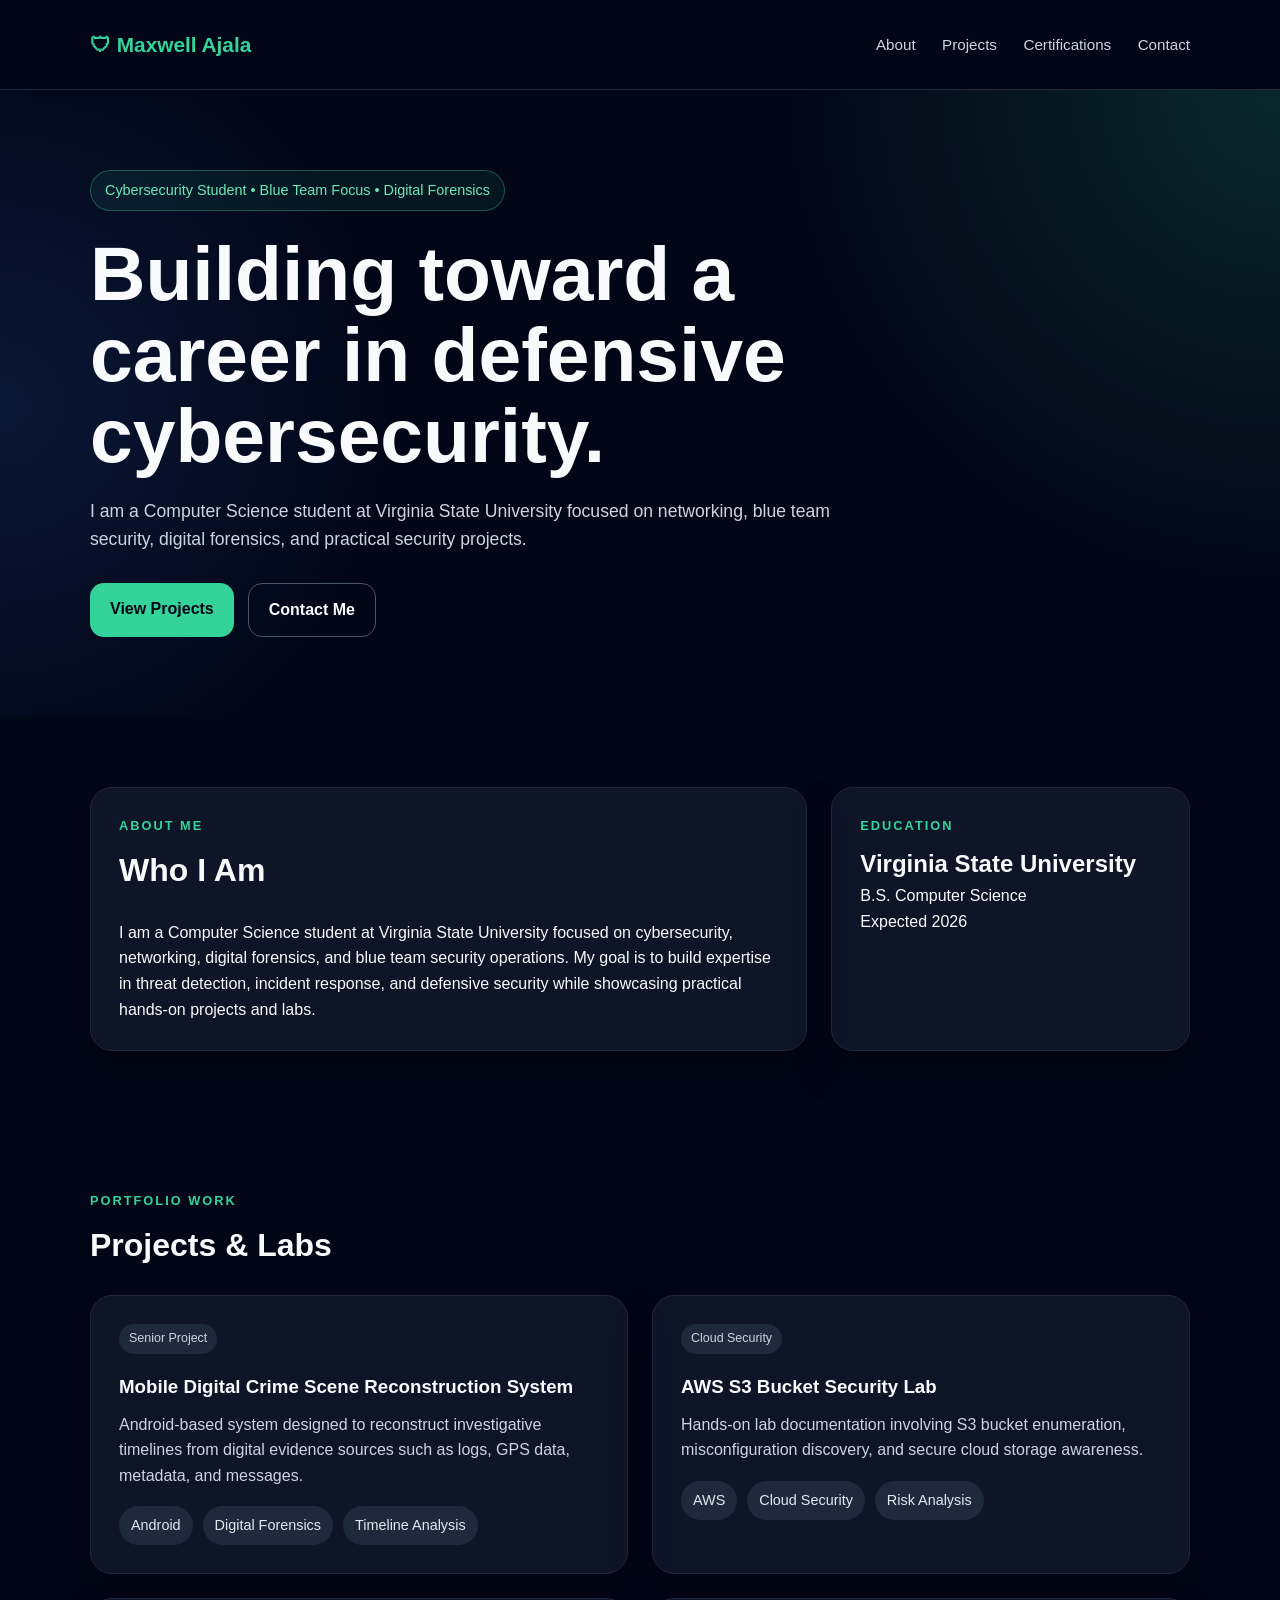
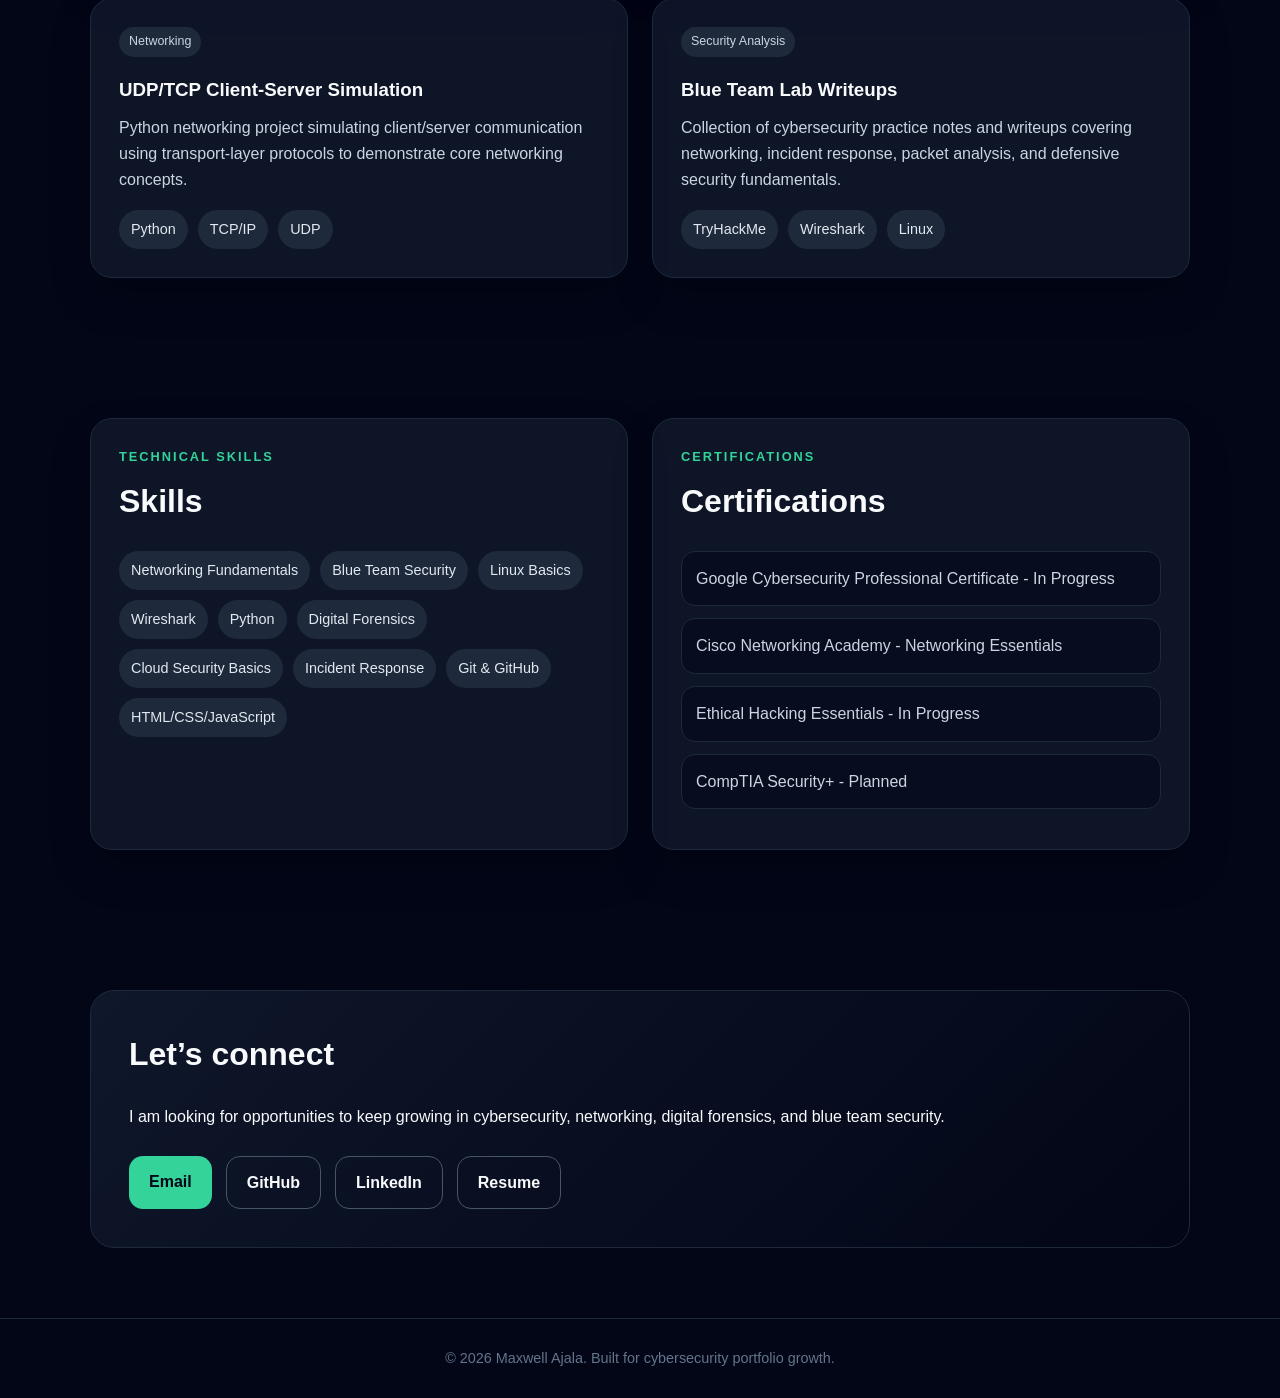
==== index.html @ 07e9c33a "Add files via upload" ====
<!DOCTYPE html>
<html lang="en">
<head>
  <meta charset="UTF-8" />
  <meta name="viewport" content="width=device-width, initial-scale=1.0" />
  <title>Maxwell Ajala | Cybersecurity Portfolio</title>
  <style>
    * {
      margin: 0;
      padding: 0;
      box-sizing: border-box;
    }

    body {
      font-family: Arial, Helvetica, sans-serif;
      background: #020617;
      color: #f8fafc;
      line-height: 1.6;
    }

    a {
      color: inherit;
      text-decoration: none;
    }

    .container {
      width: 90%;
      max-width: 1100px;
      margin: auto;
    }

    header {
      padding: 28px 0;
      border-bottom: 1px solid #1e293b;
    }

    nav {
      display: flex;
      justify-content: space-between;
      align-items: center;
    }

    .logo {
      font-size: 1.3rem;
      font-weight: bold;
      color: #34d399;
    }

    .nav-links a {
      margin-left: 22px;
      color: #cbd5e1;
      font-size: 0.95rem;
    }

    .nav-links a:hover {
      color: #34d399;
    }

    .hero {
      padding: 80px 0;
      background: radial-gradient(circle at top right, rgba(52, 211, 153, 0.16), transparent 35%),
                  radial-gradient(circle at left, rgba(59, 130, 246, 0.14), transparent 30%);
    }

    .badge {
      display: inline-block;
      padding: 8px 14px;
      border: 1px solid rgba(52, 211, 153, 0.35);
      background: rgba(52, 211, 153, 0.08);
      color: #6ee7b7;
      border-radius: 999px;
      margin-bottom: 22px;
      font-size: 0.9rem;
    }

    h1 {
      max-width: 850px;
      font-size: clamp(2.4rem, 6vw, 4.8rem);
      line-height: 1.05;
      margin-bottom: 22px;
    }

    .hero p {
      max-width: 760px;
      font-size: 1.1rem;
      color: #cbd5e1;
      margin-bottom: 30px;
    }

    .buttons {
      display: flex;
      flex-wrap: wrap;
      gap: 14px;
    }

    .btn {
      display: inline-block;
      padding: 13px 20px;
      border-radius: 14px;
      font-weight: bold;
      transition: 0.2s;
    }

    .btn-primary {
      background: #34d399;
      color: #020617;
    }

    .btn-primary:hover {
      background: #6ee7b7;
    }

    .btn-outline {
      border: 1px solid #475569;
      color: #f8fafc;
    }

    .btn-outline:hover {
      background: #1e293b;
    }

    section {
      padding: 70px 0;
    }

    .section-title {
      font-size: 2rem;
      margin-bottom: 24px;
    }

    .section-subtitle {
      color: #34d399;
      text-transform: uppercase;
      letter-spacing: 2px;
      font-size: 0.8rem;
      font-weight: bold;
      margin-bottom: 8px;
    }

    .card {
      background: rgba(15, 23, 42, 0.9);
      border: 1px solid #1e293b;
      border-radius: 22px;
      padding: 28px;
      box-shadow: 0 20px 40px rgba(0, 0, 0, 0.22);
    }

    .grid-2 {
      display: grid;
      grid-template-columns: repeat(2, 1fr);
      gap: 24px;
    }

    .grid-3 {
      display: grid;
      grid-template-columns: 2fr 1fr;
      gap: 24px;
    }

    .project-card h3 {
      margin-bottom: 10px;
      color: #f8fafc;
    }

    .project-card p {
      color: #cbd5e1;
      margin-bottom: 18px;
    }

    .tag {
      display: inline-block;
      background: #1e293b;
      color: #cbd5e1;
      padding: 5px 10px;
      border-radius: 999px;
      font-size: 0.78rem;
      margin-bottom: 18px;
    }

    .skills {
      display: flex;
      flex-wrap: wrap;
      gap: 10px;
    }

    .skill {
      background: #1e293b;
      color: #e2e8f0;
      padding: 8px 12px;
      border-radius: 999px;
      font-size: 0.9rem;
    }

    ul {
      list-style: none;
    }

    li {
      background: rgba(2, 6, 23, 0.55);
      border: 1px solid #1e293b;
      padding: 14px;
      border-radius: 14px;
      margin-bottom: 12px;
      color: #cbd5e1;
    }

    .contact-box {
      background: linear-gradient(135deg, #0f172a, #020617);
      border: 1px solid #1e293b;
      border-radius: 24px;
      padding: 38px;
    }

    footer {
      border-top: 1px solid #1e293b;
      padding: 28px 0;
      text-align: center;
      color: #64748b;
      font-size: 0.9rem;
    }

    @media (max-width: 800px) {
      .grid-2, .grid-3 {
        grid-template-columns: 1fr;
      }

      nav {
        flex-direction: column;
        gap: 14px;
      }

      .nav-links a {
        margin: 0 8px;
      }
    }
  </style>
</head>
<body>
  <header>
    <div class="container">
      <nav>
        <div class="logo">🛡 Maxwell Ajala</div>
        <div class="nav-links">
          <a href="#about">About</a>
          <a href="#projects">Projects</a>
          <a href="#certs">Certifications</a>
          <a href="#contact">Contact</a>
        </div>
      </nav>
    </div>
  </header>

  <main>
    <section class="hero">
      <div class="container">
        <span class="badge">Cybersecurity Student • Blue Team Focus • Digital Forensics</span>
        <h1>Building toward a career in defensive cybersecurity.</h1>
        <p>
          I am a Computer Science student at Virginia State University focused on networking,
          blue team security, digital forensics, and practical security projects.
        </p>
        <div class="buttons">
          <a class="btn btn-primary" href="#projects">View Projects</a>
          <a class="btn btn-outline" href="#contact">Contact Me</a>
        </div>
      </div>
    </section>

    <section id="about">
      <div class="container grid-3">
        <div class="card">
          <p class="section-subtitle">About Me</p>
          <h2 class="section-title">Who I Am</h2>
          <p>
            I am a Computer Science student at Virginia State University focused on cybersecurity, networking, digital forensics, and blue team security operations. My goal is to build expertise in threat detection, incident response, and defensive security while showcasing practical hands-on projects and labs.
          </p>
        </div>
        <div class="card">
          <p class="section-subtitle">Education</p>
          <h2>Virginia State University</h2>
          <p>B.S. Computer Science</p>
          <p>Expected 2026</p>
        </div>
      </div>
    </section>

    <section id="projects">
      <div class="container">
        <p class="section-subtitle">Portfolio Work</p>
        <h2 class="section-title">Projects & Labs</h2>
        <div class="grid-2">
          <div class="card project-card">
            <span class="tag">Senior Project</span>
            <h3>Mobile Digital Crime Scene Reconstruction System</h3>
            <p>
              Android-based system designed to reconstruct investigative timelines from digital evidence
              sources such as logs, GPS data, metadata, and messages.
            </p>
            <div class="skills">
              <span class="skill">Android</span>
              <span class="skill">Digital Forensics</span>
              <span class="skill">Timeline Analysis</span>
            </div>
          </div>

          <div class="card project-card">
            <span class="tag">Cloud Security</span>
            <h3>AWS S3 Bucket Security Lab</h3>
            <p>
              Hands-on lab documentation involving S3 bucket enumeration, misconfiguration discovery,
              and secure cloud storage awareness.
            </p>
            <div class="skills">
              <span class="skill">AWS</span>
              <span class="skill">Cloud Security</span>
              <span class="skill">Risk Analysis</span>
            </div>
          </div>

          <div class="card project-card">
            <span class="tag">Networking</span>
            <h3>UDP/TCP Client-Server Simulation</h3>
            <p>
              Python networking project simulating client/server communication using transport-layer
              protocols to demonstrate core networking concepts.
            </p>
            <div class="skills">
              <span class="skill">Python</span>
              <span class="skill">TCP/IP</span>
              <span class="skill">UDP</span>
            </div>
          </div>

          <div class="card project-card">
            <span class="tag">Security Analysis</span>
            <h3>Blue Team Lab Writeups</h3>
            <p>
              Collection of cybersecurity practice notes and writeups covering networking, incident response,
              packet analysis, and defensive security fundamentals.
            </p>
            <div class="skills">
              <span class="skill">TryHackMe</span>
              <span class="skill">Wireshark</span>
              <span class="skill">Linux</span>
            </div>
          </div>
        </div>
      </div>
    </section>

    <section>
      <div class="container grid-2">
        <div class="card">
          <p class="section-subtitle">Technical Skills</p>
          <h2 class="section-title">Skills</h2>
          <div class="skills">
            <span class="skill">Networking Fundamentals</span>
            <span class="skill">Blue Team Security</span>
            <span class="skill">Linux Basics</span>
            <span class="skill">Wireshark</span>
            <span class="skill">Python</span>
            <span class="skill">Digital Forensics</span>
            <span class="skill">Cloud Security Basics</span>
            <span class="skill">Incident Response</span>
            <span class="skill">Git & GitHub</span>
            <span class="skill">HTML/CSS/JavaScript</span>
          </div>
        </div>

        <div id="certs" class="card">
          <p class="section-subtitle">Certifications</p>
          <h2 class="section-title">Certifications</h2>
          <ul>
            <li>Google Cybersecurity Professional Certificate - In Progress</li>
            <li>Cisco Networking Academy - Networking Essentials</li>
            <li>Ethical Hacking Essentials - In Progress</li>
            <li>CompTIA Security+ - Planned</li>
          </ul>
        </div>
      </div>
    </section>

    <section id="contact">
      <div class="container">
        <div class="contact-box">
          <h2 class="section-title">Let’s connect</h2>
          <p>
            I am looking for opportunities to keep growing in cybersecurity, networking,
            digital forensics, and blue team security.
          </p>
          <br />
          <div class="buttons">
            <a class="btn btn-primary" href="mailto:Maxajsec99@gmail.com">Email</a>
            <a class="btn btn-outline" href="https://github.com/Maximust1st">GitHub</a>
            <a class="btn btn-outline" href="https://www.linkedin.com/in/maxwell-ajala-5595a1385/">LinkedIn</a>
            <a class="btn btn-outline" href="#">Resume</a>
          </div>
        </div>
      </div>
    </section>
  </main>

  <footer>
    <div class="container">
      © 2026 Maxwell Ajala. Built for cybersecurity portfolio growth.
    </div>
  </footer>
</body>
</html>
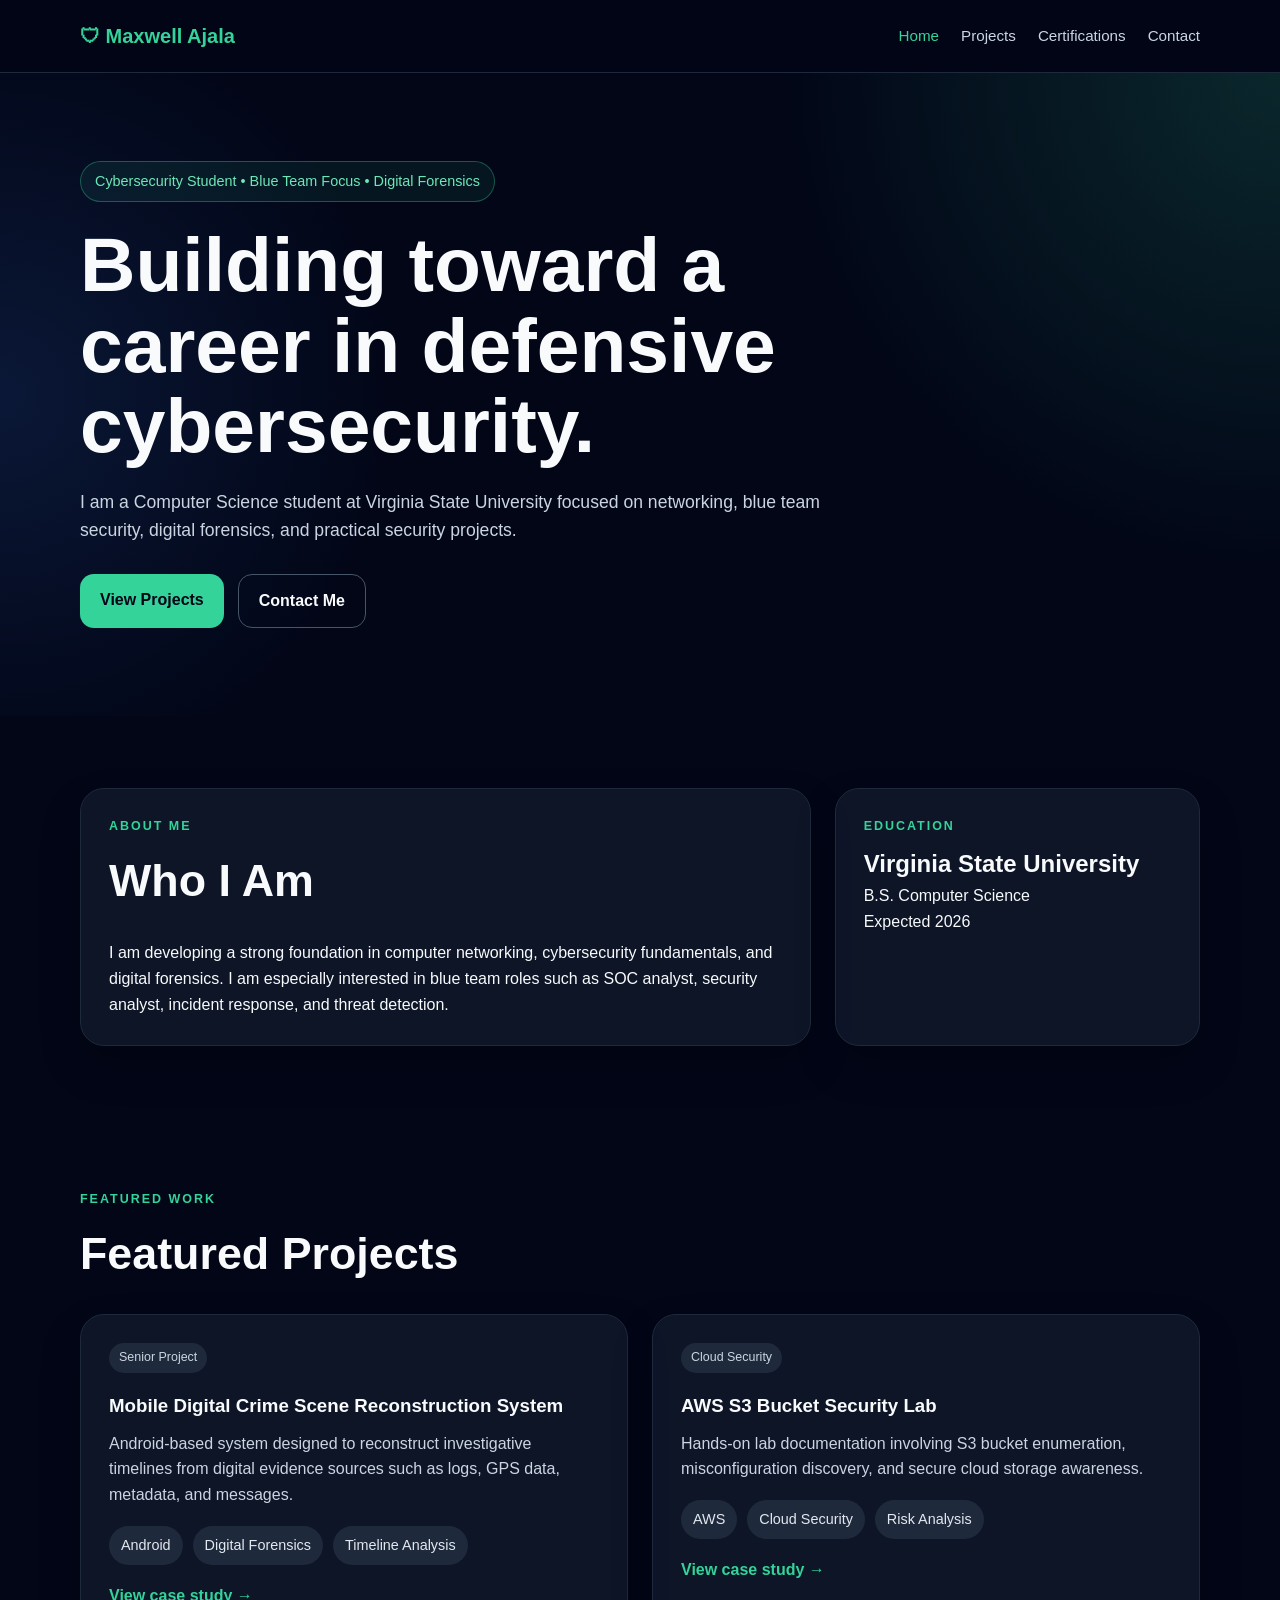
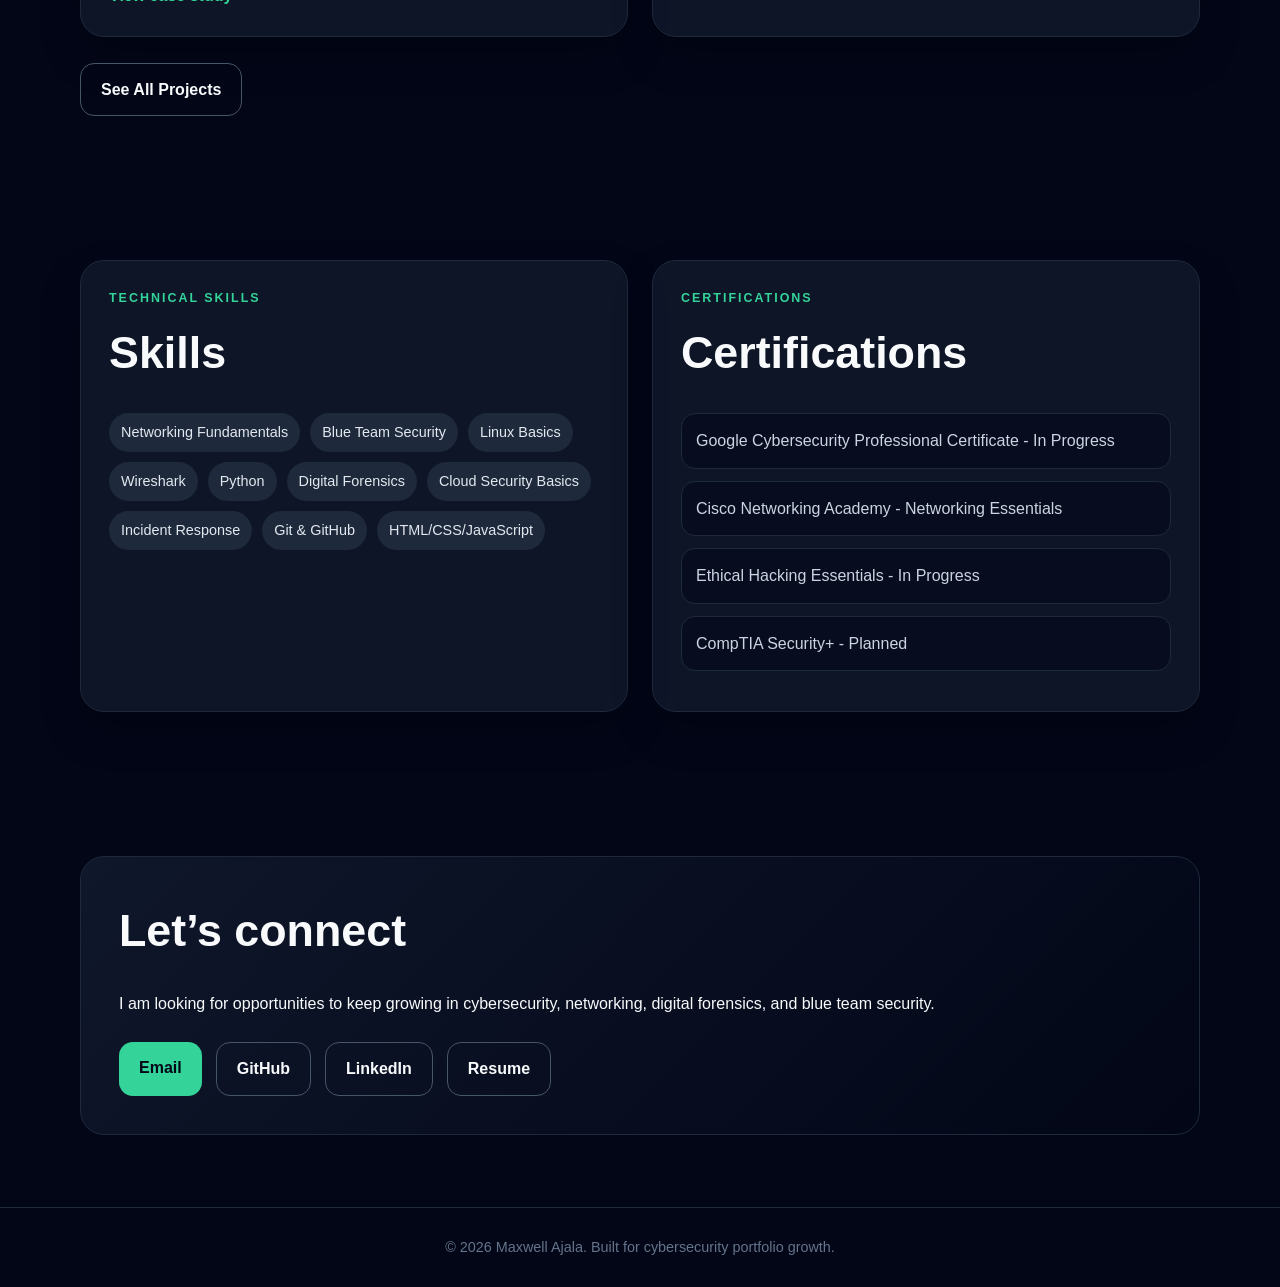
==== commit 7fa38af5: "Add files via upload" ====
--- a/index.html
+++ b/index.html
@@ -1,409 +1,156 @@
-<!DOCTYPE html>
-<html lang="en">
-<head>
-  <meta charset="UTF-8" />
-  <meta name="viewport" content="width=device-width, initial-scale=1.0" />
-  <title>Maxwell Ajala | Cybersecurity Portfolio</title>
-  <style>
-    * {
-      margin: 0;
-      padding: 0;
-      box-sizing: border-box;
-    }
-
-    body {
-      font-family: Arial, Helvetica, sans-serif;
-      background: #020617;
-      color: #f8fafc;
-      line-height: 1.6;
-    }
-
-    a {
-      color: inherit;
-      text-decoration: none;
-    }
-
-    .container {
-      width: 90%;
-      max-width: 1100px;
-      margin: auto;
-    }
-
-    header {
-      padding: 28px 0;
-      border-bottom: 1px solid #1e293b;
-    }
-
-    nav {
-      display: flex;
-      justify-content: space-between;
-      align-items: center;
-    }
-
-    .logo {
-      font-size: 1.3rem;
-      font-weight: bold;
-      color: #34d399;
-    }
-
-    .nav-links a {
-      margin-left: 22px;
-      color: #cbd5e1;
-      font-size: 0.95rem;
-    }
-
-    .nav-links a:hover {
-      color: #34d399;
-    }
-
-    .hero {
-      padding: 80px 0;
-      background: radial-gradient(circle at top right, rgba(52, 211, 153, 0.16), transparent 35%),
-                  radial-gradient(circle at left, rgba(59, 130, 246, 0.14), transparent 30%);
-    }
-
-    .badge {
-      display: inline-block;
-      padding: 8px 14px;
-      border: 1px solid rgba(52, 211, 153, 0.35);
-      background: rgba(52, 211, 153, 0.08);
-      color: #6ee7b7;
-      border-radius: 999px;
-      margin-bottom: 22px;
-      font-size: 0.9rem;
-    }
-
-    h1 {
-      max-width: 850px;
-      font-size: clamp(2.4rem, 6vw, 4.8rem);
-      line-height: 1.05;
-      margin-bottom: 22px;
-    }
-
-    .hero p {
-      max-width: 760px;
-      font-size: 1.1rem;
-      color: #cbd5e1;
-      margin-bottom: 30px;
-    }
-
-    .buttons {
-      display: flex;
-      flex-wrap: wrap;
-      gap: 14px;
-    }
-
-    .btn {
-      display: inline-block;
-      padding: 13px 20px;
-      border-radius: 14px;
-      font-weight: bold;
-      transition: 0.2s;
-    }
-
-    .btn-primary {
-      background: #34d399;
-      color: #020617;
-    }
-
-    .btn-primary:hover {
-      background: #6ee7b7;
-    }
-
-    .btn-outline {
-      border: 1px solid #475569;
-      color: #f8fafc;
-    }
-
-    .btn-outline:hover {
-      background: #1e293b;
-    }
-
-    section {
-      padding: 70px 0;
-    }
-
-    .section-title {
-      font-size: 2rem;
-      margin-bottom: 24px;
-    }
-
-    .section-subtitle {
-      color: #34d399;
-      text-transform: uppercase;
-      letter-spacing: 2px;
-      font-size: 0.8rem;
-      font-weight: bold;
-      margin-bottom: 8px;
-    }
-
-    .card {
-      background: rgba(15, 23, 42, 0.9);
-      border: 1px solid #1e293b;
-      border-radius: 22px;
-      padding: 28px;
-      box-shadow: 0 20px 40px rgba(0, 0, 0, 0.22);
-    }
-
-    .grid-2 {
-      display: grid;
-      grid-template-columns: repeat(2, 1fr);
-      gap: 24px;
-    }
-
-    .grid-3 {
-      display: grid;
-      grid-template-columns: 2fr 1fr;
-      gap: 24px;
-    }
-
-    .project-card h3 {
-      margin-bottom: 10px;
-      color: #f8fafc;
-    }
-
-    .project-card p {
-      color: #cbd5e1;
-      margin-bottom: 18px;
-    }
-
-    .tag {
-      display: inline-block;
-      background: #1e293b;
-      color: #cbd5e1;
-      padding: 5px 10px;
-      border-radius: 999px;
-      font-size: 0.78rem;
-      margin-bottom: 18px;
-    }
-
-    .skills {
-      display: flex;
-      flex-wrap: wrap;
-      gap: 10px;
-    }
-
-    .skill {
-      background: #1e293b;
-      color: #e2e8f0;
-      padding: 8px 12px;
-      border-radius: 999px;
-      font-size: 0.9rem;
-    }
-
-    ul {
-      list-style: none;
-    }
-
-    li {
-      background: rgba(2, 6, 23, 0.55);
-      border: 1px solid #1e293b;
-      padding: 14px;
-      border-radius: 14px;
-      margin-bottom: 12px;
-      color: #cbd5e1;
-    }
-
-    .contact-box {
-      background: linear-gradient(135deg, #0f172a, #020617);
-      border: 1px solid #1e293b;
-      border-radius: 24px;
-      padding: 38px;
-    }
-
-    footer {
-      border-top: 1px solid #1e293b;
-      padding: 28px 0;
-      text-align: center;
-      color: #64748b;
-      font-size: 0.9rem;
-    }
-
-    @media (max-width: 800px) {
-      .grid-2, .grid-3 {
-        grid-template-columns: 1fr;
-      }
-
-      nav {
-        flex-direction: column;
-        gap: 14px;
-      }
-
-      .nav-links a {
-        margin: 0 8px;
-      }
-    }
-  </style>
-</head>
-<body>
-  <header>
-    <div class="container">
-      <nav>
-        <div class="logo">🛡 Maxwell Ajala</div>
-        <div class="nav-links">
-          <a href="#about">About</a>
-          <a href="#projects">Projects</a>
-          <a href="#certs">Certifications</a>
-          <a href="#contact">Contact</a>
-        </div>
-      </nav>
-    </div>
-  </header>
-
-  <main>
-    <section class="hero">
-      <div class="container">
-        <span class="badge">Cybersecurity Student • Blue Team Focus • Digital Forensics</span>
-        <h1>Building toward a career in defensive cybersecurity.</h1>
-        <p>
-          I am a Computer Science student at Virginia State University focused on networking,
-          blue team security, digital forensics, and practical security projects.
-        </p>
-        <div class="buttons">
-          <a class="btn btn-primary" href="#projects">View Projects</a>
-          <a class="btn btn-outline" href="#contact">Contact Me</a>
-        </div>
-      </div>
-    </section>
-
-    <section id="about">
-      <div class="container grid-3">
-        <div class="card">
-          <p class="section-subtitle">About Me</p>
-          <h2 class="section-title">Who I Am</h2>
-          <p>
-            I am a Computer Science student at Virginia State University focused on cybersecurity, networking, digital forensics, and blue team security operations. My goal is to build expertise in threat detection, incident response, and defensive security while showcasing practical hands-on projects and labs.
-          </p>
-        </div>
-        <div class="card">
-          <p class="section-subtitle">Education</p>
-          <h2>Virginia State University</h2>
-          <p>B.S. Computer Science</p>
-          <p>Expected 2026</p>
-        </div>
-      </div>
-    </section>
-
-    <section id="projects">
-      <div class="container">
-        <p class="section-subtitle">Portfolio Work</p>
-        <h2 class="section-title">Projects & Labs</h2>
-        <div class="grid-2">
-          <div class="card project-card">
-            <span class="tag">Senior Project</span>
-            <h3>Mobile Digital Crime Scene Reconstruction System</h3>
-            <p>
-              Android-based system designed to reconstruct investigative timelines from digital evidence
-              sources such as logs, GPS data, metadata, and messages.
-            </p>
-            <div class="skills">
-              <span class="skill">Android</span>
-              <span class="skill">Digital Forensics</span>
-              <span class="skill">Timeline Analysis</span>
-            </div>
-          </div>
-
-          <div class="card project-card">
-            <span class="tag">Cloud Security</span>
-            <h3>AWS S3 Bucket Security Lab</h3>
-            <p>
-              Hands-on lab documentation involving S3 bucket enumeration, misconfiguration discovery,
-              and secure cloud storage awareness.
-            </p>
-            <div class="skills">
-              <span class="skill">AWS</span>
-              <span class="skill">Cloud Security</span>
-              <span class="skill">Risk Analysis</span>
-            </div>
-          </div>
-
-          <div class="card project-card">
-            <span class="tag">Networking</span>
-            <h3>UDP/TCP Client-Server Simulation</h3>
-            <p>
-              Python networking project simulating client/server communication using transport-layer
-              protocols to demonstrate core networking concepts.
-            </p>
-            <div class="skills">
-              <span class="skill">Python</span>
-              <span class="skill">TCP/IP</span>
-              <span class="skill">UDP</span>
-            </div>
-          </div>
-
-          <div class="card project-card">
-            <span class="tag">Security Analysis</span>
-            <h3>Blue Team Lab Writeups</h3>
-            <p>
-              Collection of cybersecurity practice notes and writeups covering networking, incident response,
-              packet analysis, and defensive security fundamentals.
-            </p>
-            <div class="skills">
-              <span class="skill">TryHackMe</span>
-              <span class="skill">Wireshark</span>
-              <span class="skill">Linux</span>
-            </div>
-          </div>
-        </div>
-      </div>
-    </section>
-
-    <section>
-      <div class="container grid-2">
-        <div class="card">
-          <p class="section-subtitle">Technical Skills</p>
-          <h2 class="section-title">Skills</h2>
-          <div class="skills">
-            <span class="skill">Networking Fundamentals</span>
-            <span class="skill">Blue Team Security</span>
-            <span class="skill">Linux Basics</span>
-            <span class="skill">Wireshark</span>
-            <span class="skill">Python</span>
-            <span class="skill">Digital Forensics</span>
-            <span class="skill">Cloud Security Basics</span>
-            <span class="skill">Incident Response</span>
-            <span class="skill">Git & GitHub</span>
-            <span class="skill">HTML/CSS/JavaScript</span>
-          </div>
-        </div>
-
-        <div id="certs" class="card">
-          <p class="section-subtitle">Certifications</p>
-          <h2 class="section-title">Certifications</h2>
-          <ul>
-            <li>Google Cybersecurity Professional Certificate - In Progress</li>
-            <li>Cisco Networking Academy - Networking Essentials</li>
-            <li>Ethical Hacking Essentials - In Progress</li>
-            <li>CompTIA Security+ - Planned</li>
-          </ul>
-        </div>
-      </div>
-    </section>
-
-    <section id="contact">
-      <div class="container">
-        <div class="contact-box">
-          <h2 class="section-title">Let’s connect</h2>
-          <p>
-            I am looking for opportunities to keep growing in cybersecurity, networking,
-            digital forensics, and blue team security.
-          </p>
-          <br />
-          <div class="buttons">
-            <a class="btn btn-primary" href="mailto:Maxajsec99@gmail.com">Email</a>
-            <a class="btn btn-outline" href="https://github.com/Maximust1st">GitHub</a>
-            <a class="btn btn-outline" href="https://www.linkedin.com/in/maxwell-ajala-5595a1385/">LinkedIn</a>
-            <a class="btn btn-outline" href="#">Resume</a>
-          </div>
-        </div>
-      </div>
-    </section>
-  </main>
-
-  <footer>
-    <div class="container">
-      © 2026 Maxwell Ajala. Built for cybersecurity portfolio growth.
-    </div>
-  </footer>
-</body>
-</html>
+<!DOCTYPE html>
+<html lang="en">
+<head>
+  <meta charset="UTF-8" />
+  <meta name="viewport" content="width=device-width, initial-scale=1.0" />
+  <title>Maxwell Ajala | Cybersecurity Portfolio</title>
+  <link rel="stylesheet" href="assets/css/style.css" />
+</head>
+<body>
+  <header>
+    <div class="container">
+      <nav>
+        <a class="logo" href="index.html">🛡 Maxwell Ajala</a>
+        <div class="nav-links">
+          <a class="active" href="index.html">Home</a>
+          <a href="projects.html">Projects</a>
+          <a href="#certs">Certifications</a>
+          <a href="#contact">Contact</a>
+        </div>
+      </nav>
+    </div>
+  </header>
+
+  <main>
+    <section class="hero">
+      <div class="container">
+        <span class="badge">Cybersecurity Student • Blue Team Focus • Digital Forensics</span>
+        <h1>Building toward a career in defensive cybersecurity.</h1>
+        <p>
+          I am a Computer Science student at Virginia State University focused on networking,
+          blue team security, digital forensics, and practical security projects.
+        </p>
+        <div class="buttons">
+          <a class="btn btn-primary" href="projects.html">View Projects</a>
+          <a class="btn btn-outline" href="#contact">Contact Me</a>
+        </div>
+      </div>
+    </section>
+
+    <section id="about">
+      <div class="container grid-3">
+        <div class="card">
+          <p class="section-subtitle">About Me</p>
+          <h2 class="section-title">Who I Am</h2>
+          <p>
+            I am developing a strong foundation in computer networking, cybersecurity fundamentals,
+            and digital forensics. I am especially interested in blue team roles such as SOC analyst,
+            security analyst, incident response, and threat detection.
+          </p>
+        </div>
+        <div class="card">
+          <p class="section-subtitle">Education</p>
+          <h2>Virginia State University</h2>
+          <p>B.S. Computer Science</p>
+          <p>Expected 2026</p>
+        </div>
+      </div>
+    </section>
+
+    <section>
+      <div class="container">
+        <p class="section-subtitle">Featured Work</p>
+        <h2 class="section-title">Featured Projects</h2>
+        <div class="grid-2">
+          <div class="card project-card">
+            <span class="tag">Senior Project</span>
+            <h3>Mobile Digital Crime Scene Reconstruction System</h3>
+            <p>
+              Android-based system designed to reconstruct investigative timelines from digital evidence
+              sources such as logs, GPS data, metadata, and messages.
+            </p>
+            <div class="skills">
+              <span class="skill">Android</span>
+              <span class="skill">Digital Forensics</span>
+              <span class="skill">Timeline Analysis</span>
+            </div>
+            <a class="project-link" href="projects/evindex.html">View case study →</a>
+          </div>
+
+          <div class="card project-card">
+            <span class="tag">Cloud Security</span>
+            <h3>AWS S3 Bucket Security Lab</h3>
+            <p>
+              Hands-on lab documentation involving S3 bucket enumeration, misconfiguration discovery,
+              and secure cloud storage awareness.
+            </p>
+            <div class="skills">
+              <span class="skill">AWS</span>
+              <span class="skill">Cloud Security</span>
+              <span class="skill">Risk Analysis</span>
+            </div>
+            <a class="project-link" href="projects/aws-s3-security.html">View case study →</a>
+          </div>
+        </div>
+        <br />
+        <a class="btn btn-outline" href="projects.html">See All Projects</a>
+      </div>
+    </section>
+
+    <section>
+      <div class="container grid-2">
+        <div class="card">
+          <p class="section-subtitle">Technical Skills</p>
+          <h2 class="section-title">Skills</h2>
+          <div class="skills">
+            <span class="skill">Networking Fundamentals</span>
+            <span class="skill">Blue Team Security</span>
+            <span class="skill">Linux Basics</span>
+            <span class="skill">Wireshark</span>
+            <span class="skill">Python</span>
+            <span class="skill">Digital Forensics</span>
+            <span class="skill">Cloud Security Basics</span>
+            <span class="skill">Incident Response</span>
+            <span class="skill">Git & GitHub</span>
+            <span class="skill">HTML/CSS/JavaScript</span>
+          </div>
+        </div>
+
+        <div id="certs" class="card">
+          <p class="section-subtitle">Certifications</p>
+          <h2 class="section-title">Certifications</h2>
+          <ul class="clean-list">
+            <li>Google Cybersecurity Professional Certificate - In Progress</li>
+            <li>Cisco Networking Academy - Networking Essentials</li>
+            <li>Ethical Hacking Essentials - In Progress</li>
+            <li>CompTIA Security+ - Planned</li>
+          </ul>
+        </div>
+      </div>
+    </section>
+
+    <section id="contact">
+      <div class="container">
+        <div class="contact-box">
+          <h2 class="section-title">Let’s connect</h2>
+          <p>
+            I am looking for opportunities to keep growing in cybersecurity, networking,
+            digital forensics, and blue team security.
+          </p>
+          <br />
+          <div class="buttons">
+            <a class="btn btn-primary" href="mailto:maxajsec99@gmail.com">Email</a>
+            <a class="btn btn-outline" href="https://github.com/Maximust1st">GitHub</a>
+            <a class="btn btn-outline" href="https://www.linkedin.com/in/maxwell-ajala-5595a1385/">LinkedIn</a>
+            <a class="btn btn-outline" href="assets/files/resume.pdf">Resume</a>
+          </div>
+        </div>
+      </div>
+    </section>
+  </main>
+
+  <footer>
+    <div class="container">© 2026 Maxwell Ajala. Built for cybersecurity portfolio growth.</div>
+  </footer>
+</body>
+</html>
--- a/assets/css/style.css
+++ b/assets/css/style.css
@@ -0,0 +1,338 @@
+* {
+  margin: 0;
+  padding: 0;
+  box-sizing: border-box;
+}
+
+:root {
+  --bg: #020617;
+  --panel: #0f172a;
+  --panel-2: #111827;
+  --border: #1e293b;
+  --text: #f8fafc;
+  --muted: #cbd5e1;
+  --muted-2: #94a3b8;
+  --accent: #34d399;
+  --accent-2: #6ee7b7;
+  --blue: #60a5fa;
+}
+
+html {
+  scroll-behavior: smooth;
+}
+
+body {
+  font-family: Arial, Helvetica, sans-serif;
+  background: var(--bg);
+  color: var(--text);
+  line-height: 1.6;
+}
+
+a {
+  color: inherit;
+  text-decoration: none;
+}
+
+img, video, iframe {
+  max-width: 100%;
+  border-radius: 18px;
+}
+
+.container {
+  width: 90%;
+  max-width: 1120px;
+  margin: auto;
+}
+
+header {
+  position: sticky;
+  top: 0;
+  z-index: 100;
+  background: rgba(2, 6, 23, 0.88);
+  backdrop-filter: blur(12px);
+  border-bottom: 1px solid var(--border);
+}
+
+nav {
+  min-height: 72px;
+  display: flex;
+  justify-content: space-between;
+  align-items: center;
+}
+
+.logo {
+  font-size: 1.25rem;
+  font-weight: 800;
+  color: var(--accent);
+}
+
+.nav-links {
+  display: flex;
+  gap: 22px;
+  align-items: center;
+}
+
+.nav-links a {
+  color: var(--muted);
+  font-size: 0.95rem;
+}
+
+.nav-links a:hover,
+.nav-links a.active {
+  color: var(--accent);
+}
+
+.hero {
+  padding: 88px 0;
+  background: radial-gradient(circle at top right, rgba(52, 211, 153, 0.16), transparent 35%),
+              radial-gradient(circle at left, rgba(59, 130, 246, 0.14), transparent 30%);
+}
+
+.badge {
+  display: inline-block;
+  padding: 8px 14px;
+  border: 1px solid rgba(52, 211, 153, 0.35);
+  background: rgba(52, 211, 153, 0.08);
+  color: var(--accent-2);
+  border-radius: 999px;
+  margin-bottom: 22px;
+  font-size: 0.9rem;
+}
+
+h1 {
+  max-width: 880px;
+  font-size: clamp(2.4rem, 6vw, 4.9rem);
+  line-height: 1.05;
+  margin-bottom: 22px;
+}
+
+.hero p,
+.lead {
+  max-width: 780px;
+  font-size: 1.1rem;
+  color: var(--muted);
+  margin-bottom: 30px;
+}
+
+.buttons {
+  display: flex;
+  flex-wrap: wrap;
+  gap: 14px;
+}
+
+.btn {
+  display: inline-block;
+  padding: 13px 20px;
+  border-radius: 14px;
+  font-weight: 800;
+  transition: 0.2s ease;
+}
+
+.btn-primary {
+  background: var(--accent);
+  color: var(--bg);
+}
+
+.btn-primary:hover {
+  background: var(--accent-2);
+  transform: translateY(-2px);
+}
+
+.btn-outline {
+  border: 1px solid #475569;
+  color: var(--text);
+}
+
+.btn-outline:hover {
+  background: #1e293b;
+  transform: translateY(-2px);
+}
+
+section {
+  padding: 72px 0;
+}
+
+.section-subtitle {
+  color: var(--accent);
+  text-transform: uppercase;
+  letter-spacing: 2px;
+  font-size: 0.78rem;
+  font-weight: 800;
+  margin-bottom: 8px;
+}
+
+.section-title {
+  font-size: clamp(2rem, 4vw, 2.8rem);
+  margin-bottom: 24px;
+}
+
+.card {
+  background: rgba(15, 23, 42, 0.9);
+  border: 1px solid var(--border);
+  border-radius: 24px;
+  padding: 28px;
+  box-shadow: 0 20px 40px rgba(0, 0, 0, 0.22);
+}
+
+.card:hover {
+  border-color: rgba(52, 211, 153, 0.35);
+}
+
+.grid-2 {
+  display: grid;
+  grid-template-columns: repeat(2, 1fr);
+  gap: 24px;
+}
+
+.grid-3 {
+  display: grid;
+  grid-template-columns: 2fr 1fr;
+  gap: 24px;
+}
+
+.project-card h3 {
+  margin-bottom: 10px;
+  color: var(--text);
+}
+
+.project-card p {
+  color: var(--muted);
+  margin-bottom: 18px;
+}
+
+.tag {
+  display: inline-block;
+  background: #1e293b;
+  color: var(--muted);
+  padding: 5px 10px;
+  border-radius: 999px;
+  font-size: 0.78rem;
+  margin-bottom: 18px;
+}
+
+.skills {
+  display: flex;
+  flex-wrap: wrap;
+  gap: 10px;
+  margin-top: 14px;
+}
+
+.skill {
+  background: #1e293b;
+  color: #e2e8f0;
+  padding: 8px 12px;
+  border-radius: 999px;
+  font-size: 0.9rem;
+}
+
+.project-link {
+  margin-top: 18px;
+  display: inline-flex;
+  color: var(--accent);
+  font-weight: 800;
+}
+
+.project-link:hover {
+  color: var(--accent-2);
+}
+
+ul.clean-list {
+  list-style: none;
+}
+
+ul.clean-list li {
+  background: rgba(2, 6, 23, 0.55);
+  border: 1px solid var(--border);
+  padding: 14px;
+  border-radius: 14px;
+  margin-bottom: 12px;
+  color: var(--muted);
+}
+
+.contact-box {
+  background: linear-gradient(135deg, #0f172a, #020617);
+  border: 1px solid var(--border);
+  border-radius: 24px;
+  padding: 38px;
+}
+
+.page-hero {
+  padding: 72px 0;
+  background: radial-gradient(circle at top right, rgba(52, 211, 153, 0.12), transparent 35%);
+}
+
+.breadcrumb {
+  color: var(--muted-2);
+  margin-bottom: 18px;
+}
+
+.breadcrumb a {
+  color: var(--accent);
+}
+
+.project-layout {
+  display: grid;
+  grid-template-columns: 1.65fr 0.85fr;
+  gap: 28px;
+  align-items: start;
+}
+
+.project-content {
+  display: grid;
+  gap: 24px;
+}
+
+.project-content p {
+  color: var(--muted);
+}
+
+.sidebar {
+  position: sticky;
+  top: 96px;
+}
+
+.media-box {
+  border: 1px dashed #334155;
+  background: rgba(15, 23, 42, 0.7);
+  border-radius: 22px;
+  padding: 24px;
+  text-align: center;
+  color: var(--muted-2);
+}
+
+.code {
+  font-family: Consolas, Monaco, monospace;
+  color: var(--accent-2);
+}
+
+footer {
+  border-top: 1px solid var(--border);
+  padding: 28px 0;
+  text-align: center;
+  color: #64748b;
+  font-size: 0.9rem;
+}
+
+@media (max-width: 850px) {
+  .grid-2,
+  .grid-3,
+  .project-layout {
+    grid-template-columns: 1fr;
+  }
+
+  nav {
+    flex-direction: column;
+    padding: 16px 0;
+    gap: 12px;
+  }
+
+  .nav-links {
+    flex-wrap: wrap;
+    justify-content: center;
+    gap: 14px;
+  }
+
+  .sidebar {
+    position: static;
+  }
+}
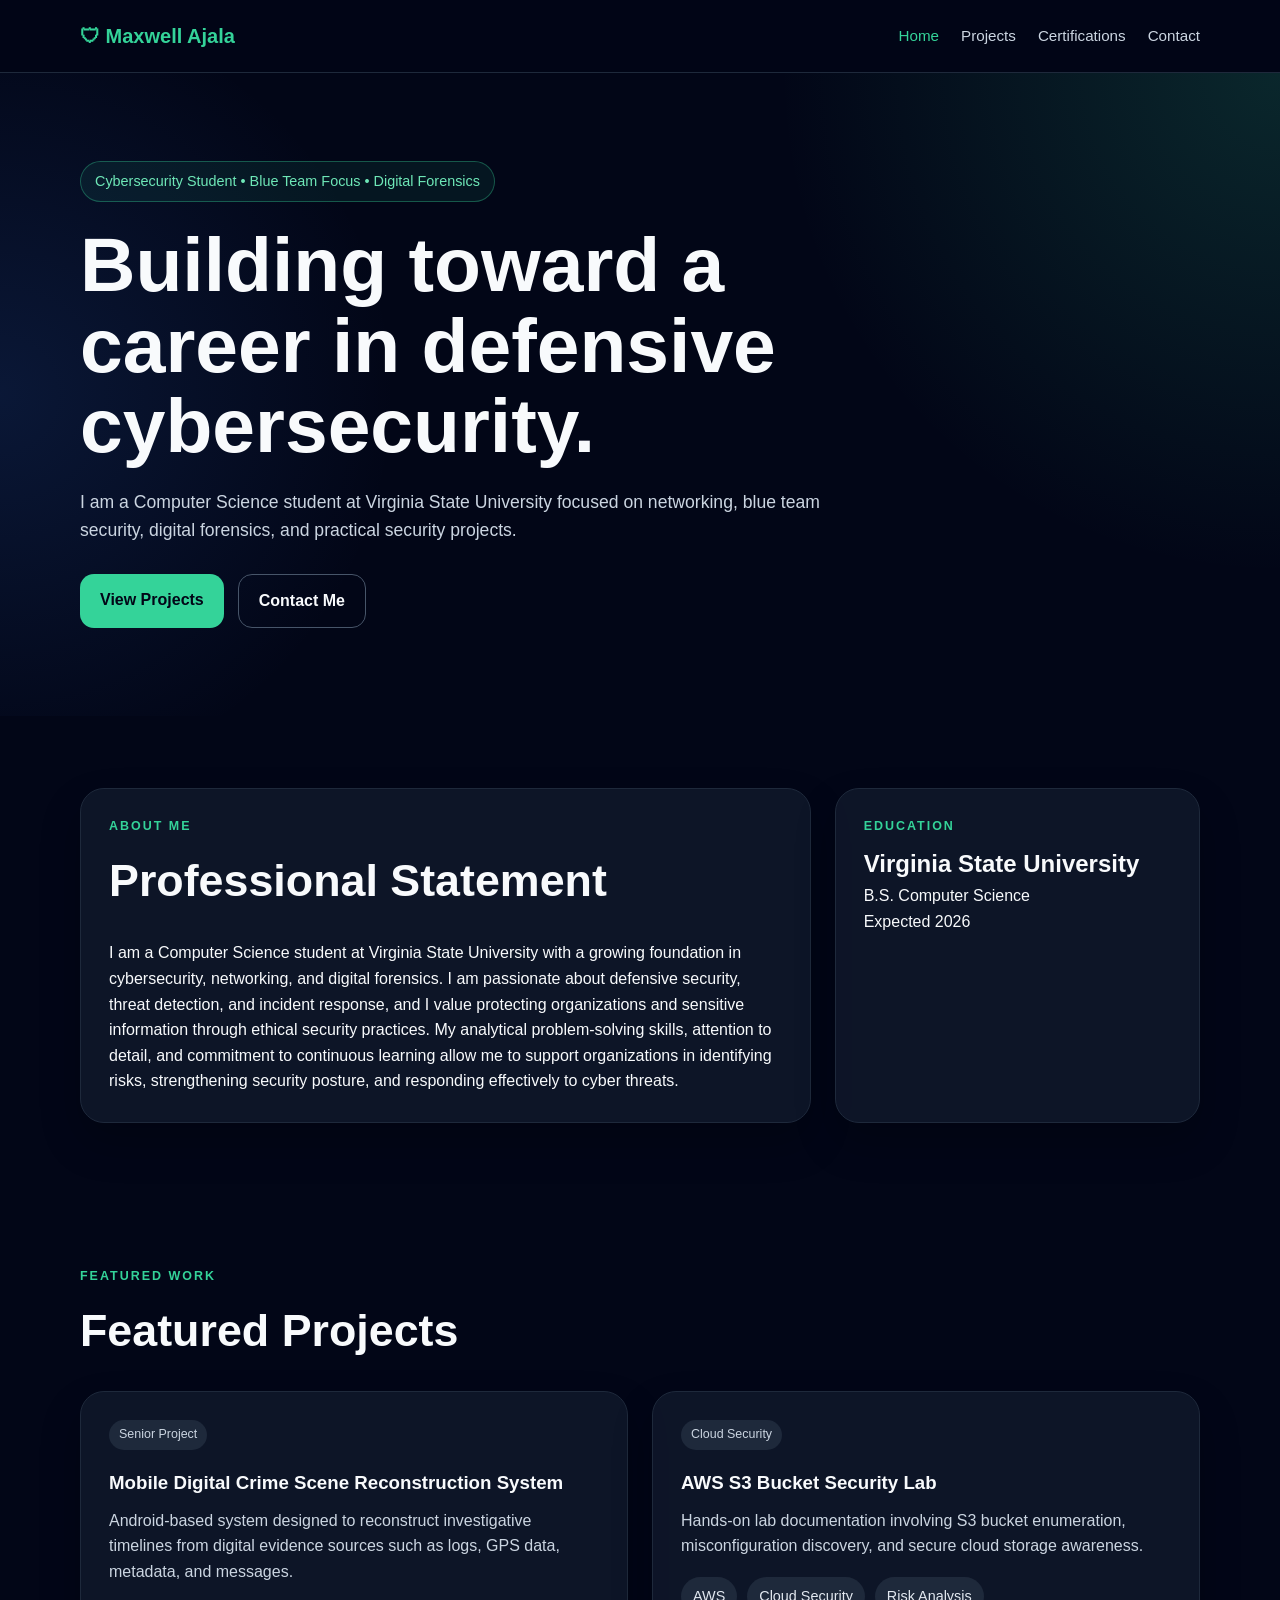
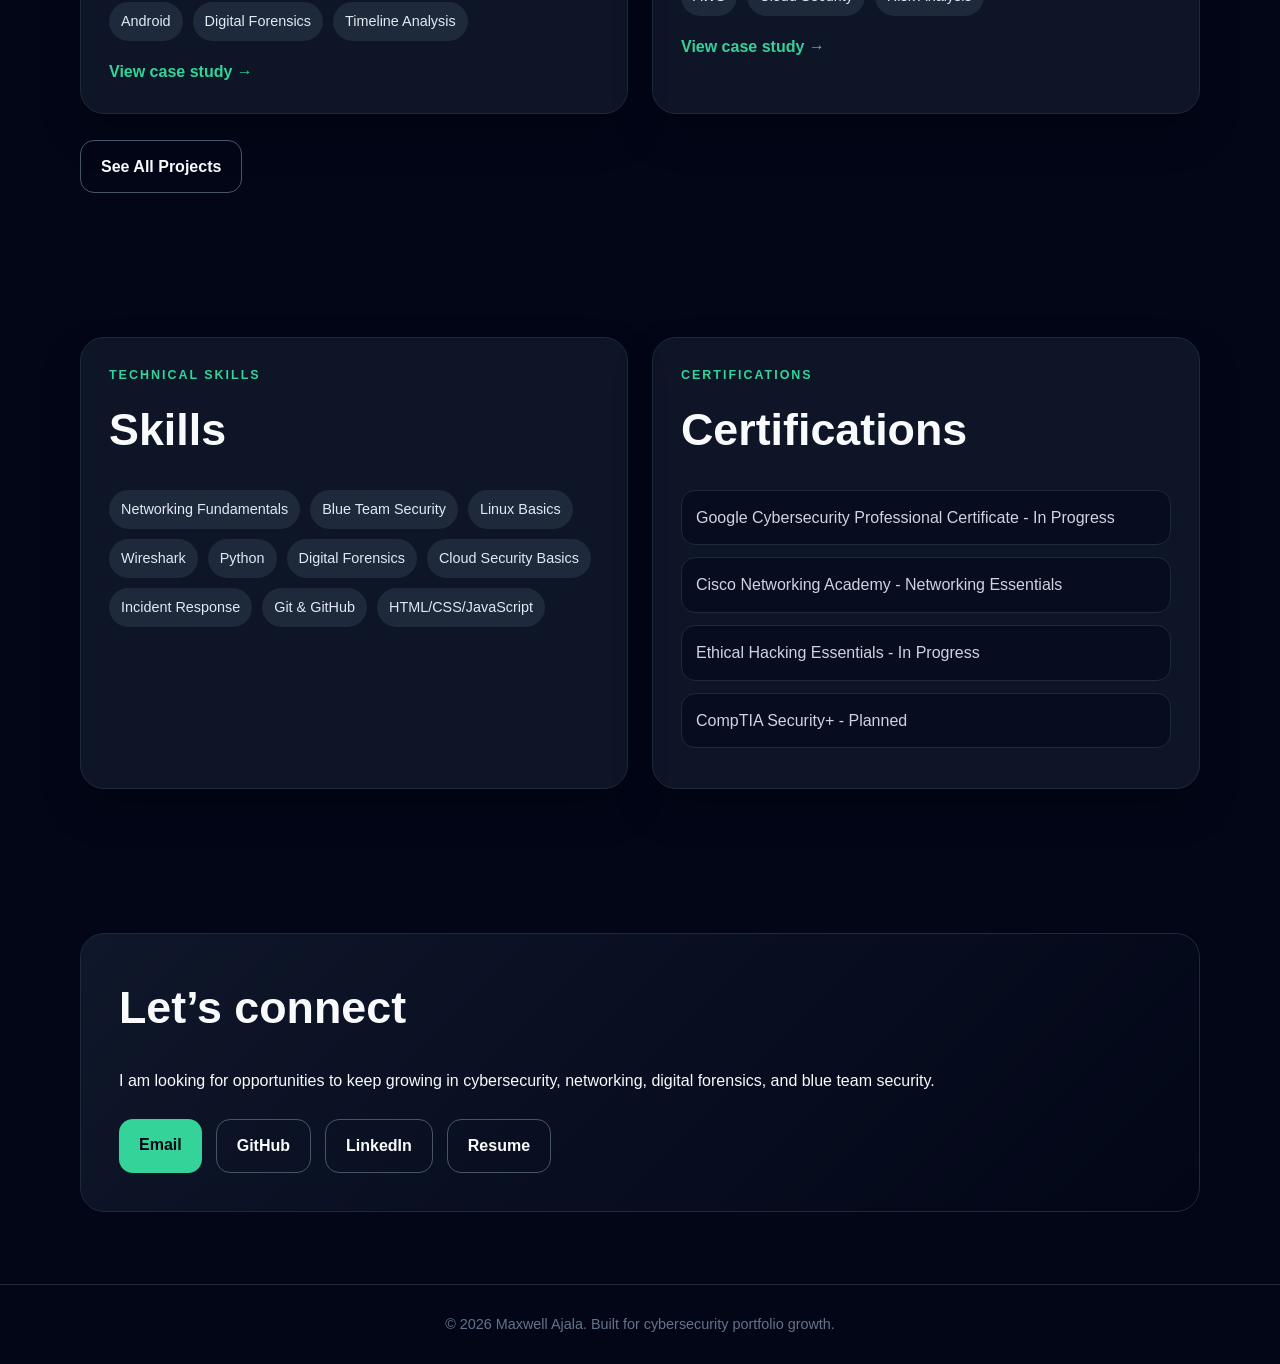
==== commit 963df83e: "Revise 'About Me' section with new professional statement Updated the 'About Me' section to reflect " ====
--- a/index.html
+++ b/index.html
@@ -41,12 +41,10 @@
       <div class="container grid-3">
         <div class="card">
           <p class="section-subtitle">About Me</p>
-          <h2 class="section-title">Who I Am</h2>
+          <h2 class="section-title">Professional Statement</h2>
           <p>
-            I am developing a strong foundation in computer networking, cybersecurity fundamentals,
-            and digital forensics. I am especially interested in blue team roles such as SOC analyst,
-            security analyst, incident response, and threat detection.
-          </p>
+  I am a Computer Science student at Virginia State University with a growing foundation in cybersecurity, networking, and digital forensics. I am passionate about defensive security, threat detection, and incident response, and I value protecting organizations and sensitive information through ethical security practices. My analytical problem-solving skills, attention to detail, and commitment to continuous learning allow me to support organizations in identifying risks, strengthening security posture, and responding effectively to cyber threats.
+</p>
         </div>
         <div class="card">
           <p class="section-subtitle">Education</p>
@@ -153,4 +151,4 @@
     <div class="container">© 2026 Maxwell Ajala. Built for cybersecurity portfolio growth.</div>
   </footer>
 </body>
-</html>+</html>
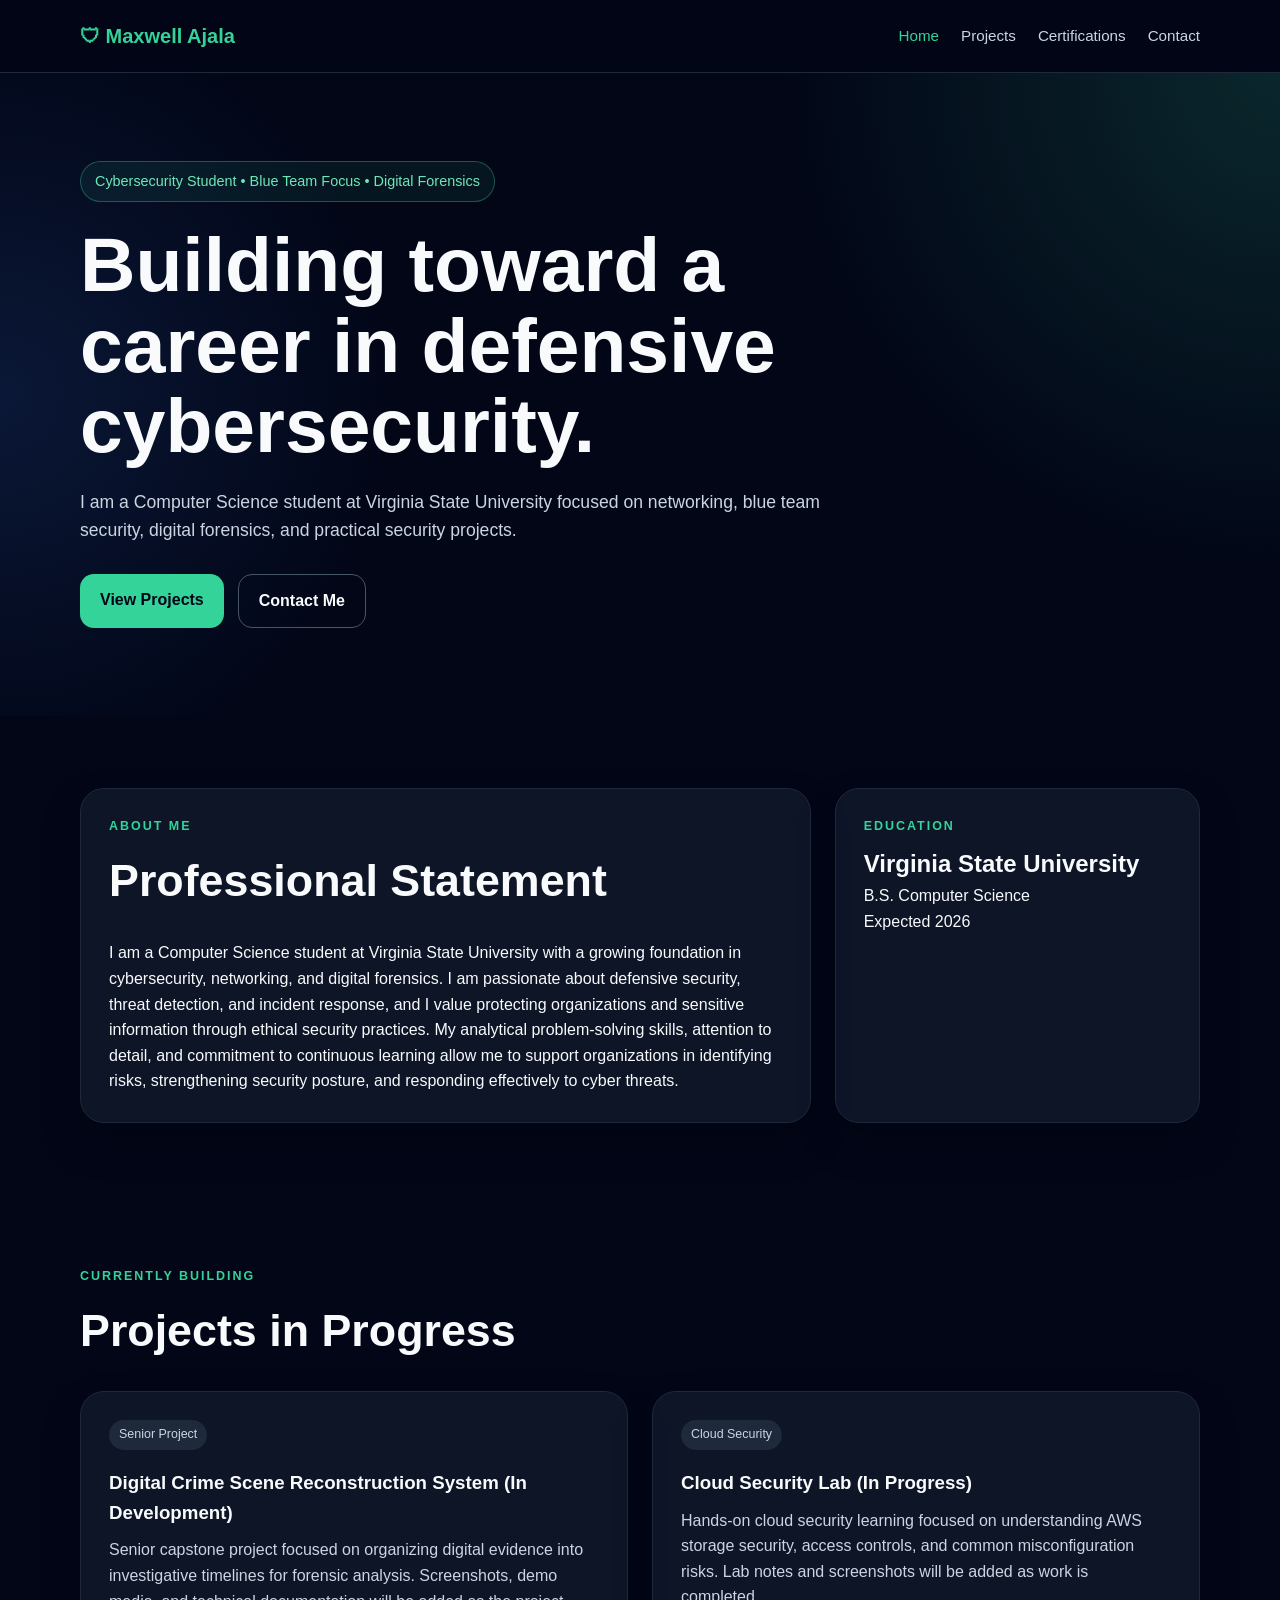
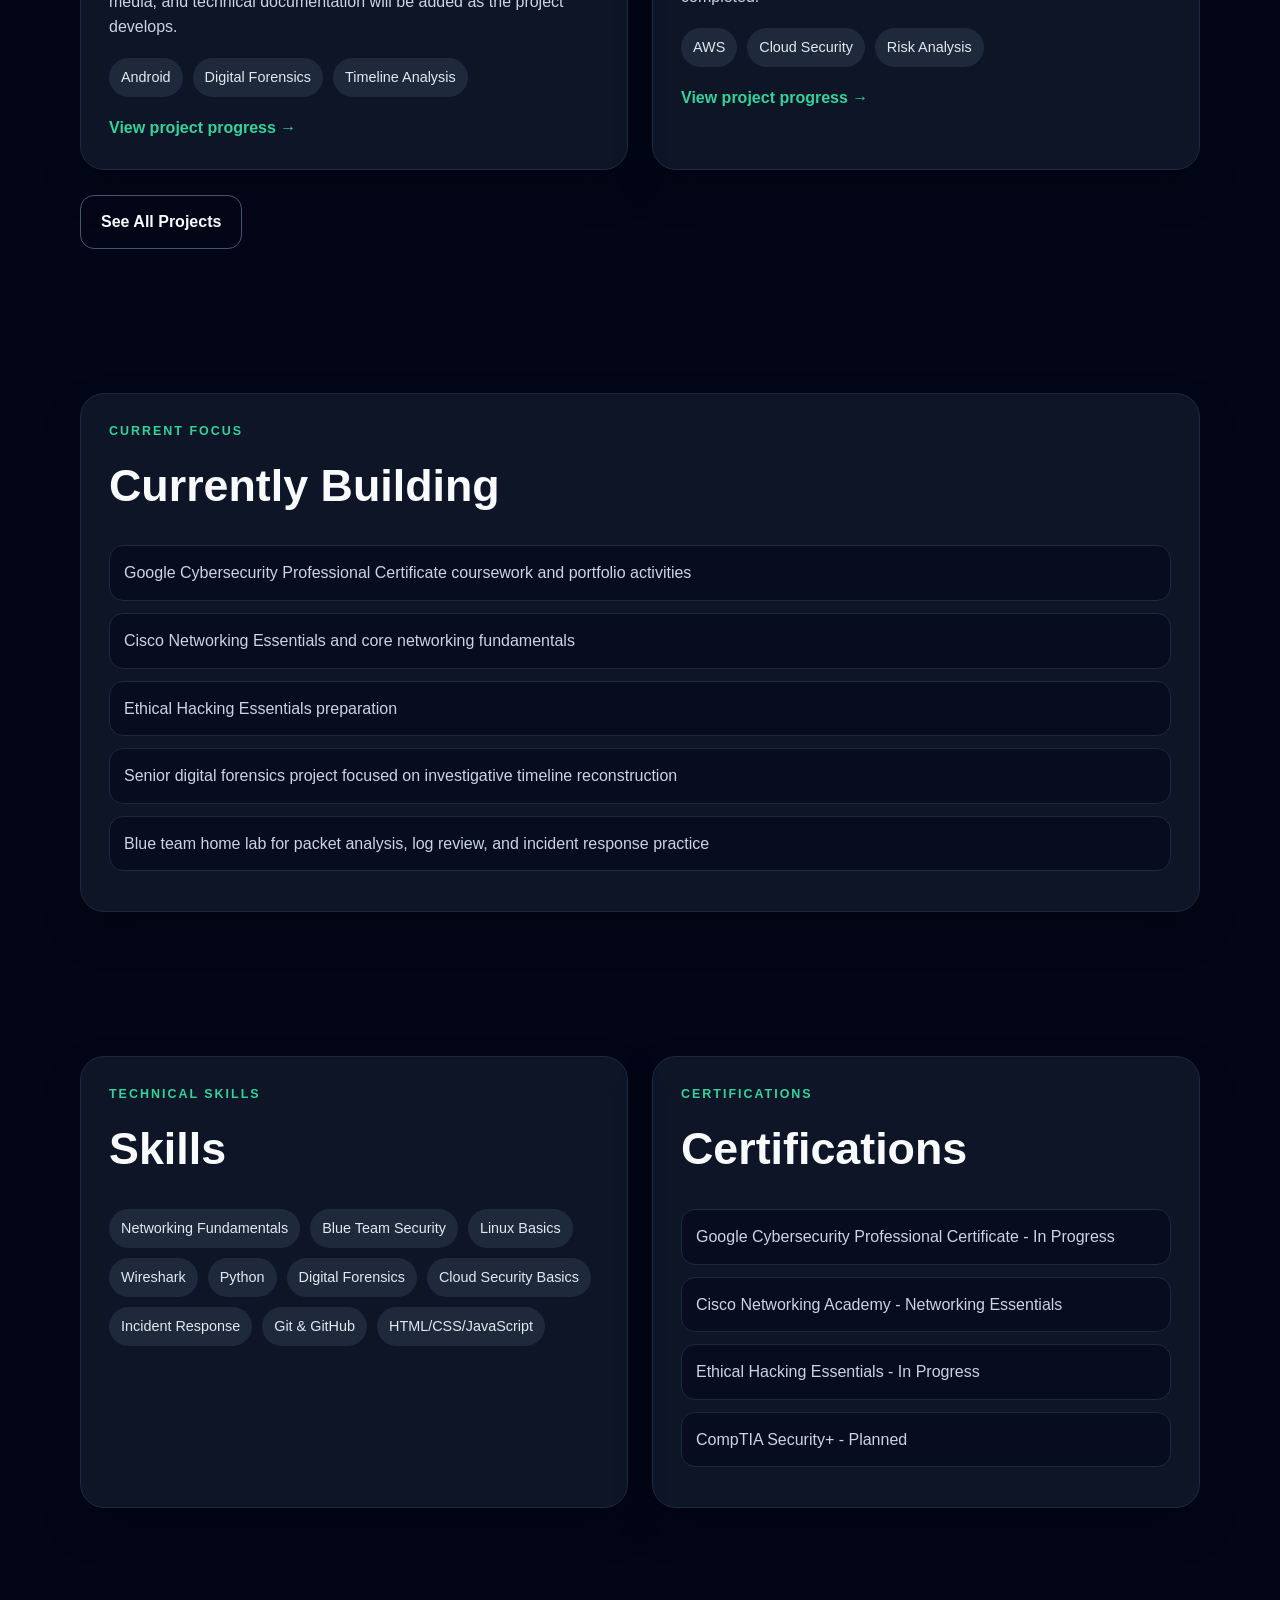
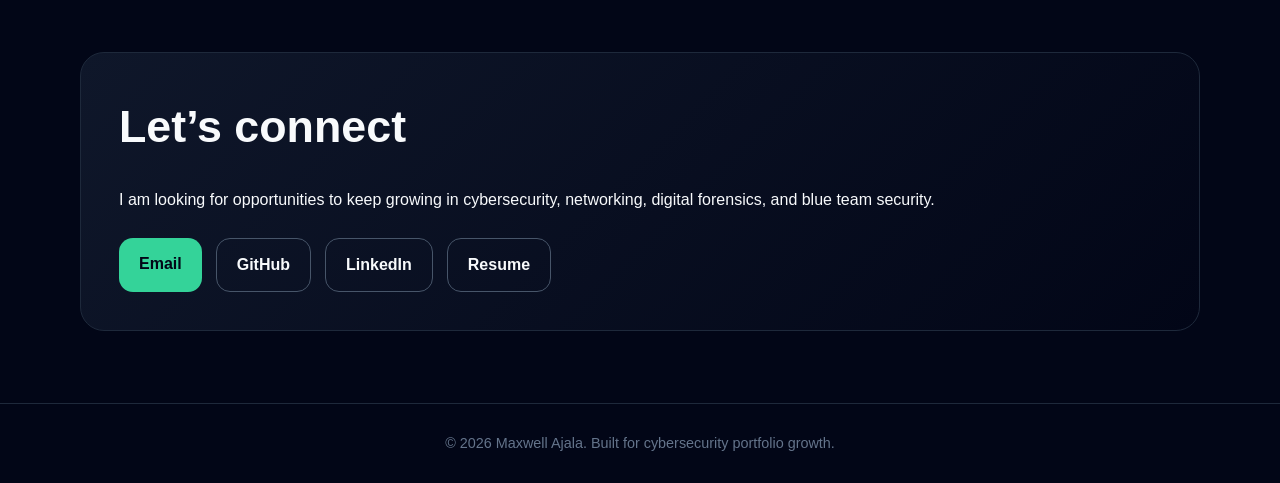
==== commit 5767e04e: "Add files via upload" ====
--- a/index.html
+++ b/index.html
@@ -43,8 +43,8 @@
           <p class="section-subtitle">About Me</p>
           <h2 class="section-title">Professional Statement</h2>
           <p>
-  I am a Computer Science student at Virginia State University with a growing foundation in cybersecurity, networking, and digital forensics. I am passionate about defensive security, threat detection, and incident response, and I value protecting organizations and sensitive information through ethical security practices. My analytical problem-solving skills, attention to detail, and commitment to continuous learning allow me to support organizations in identifying risks, strengthening security posture, and responding effectively to cyber threats.
-</p>
+            I am a Computer Science student at Virginia State University with a growing foundation in cybersecurity, networking, and digital forensics. I am passionate about defensive security, threat detection, and incident response, and I value protecting organizations and sensitive information through ethical security practices. My analytical problem-solving skills, attention to detail, and commitment to continuous learning allow me to support organizations in identifying risks, strengthening security posture, and responding effectively to cyber threats.
+          </p>
         </div>
         <div class="card">
           <p class="section-subtitle">Education</p>
@@ -57,41 +57,55 @@
 
     <section>
       <div class="container">
-        <p class="section-subtitle">Featured Work</p>
-        <h2 class="section-title">Featured Projects</h2>
+        <p class="section-subtitle">Currently Building</p>
+        <h2 class="section-title">Projects in Progress</h2>
         <div class="grid-2">
           <div class="card project-card">
             <span class="tag">Senior Project</span>
-            <h3>Mobile Digital Crime Scene Reconstruction System</h3>
+            <h3>Digital Crime Scene Reconstruction System (In Development)</h3>
             <p>
-              Android-based system designed to reconstruct investigative timelines from digital evidence
-              sources such as logs, GPS data, metadata, and messages.
+              Senior capstone project focused on organizing digital evidence into investigative timelines for forensic analysis. Screenshots, demo media, and technical documentation will be added as the project develops.
             </p>
             <div class="skills">
               <span class="skill">Android</span>
               <span class="skill">Digital Forensics</span>
               <span class="skill">Timeline Analysis</span>
             </div>
-            <a class="project-link" href="projects/evindex.html">View case study →</a>
+            <a class="project-link" href="projects/evindex.html">View project progress →</a>
           </div>
 
           <div class="card project-card">
             <span class="tag">Cloud Security</span>
-            <h3>AWS S3 Bucket Security Lab</h3>
+            <h3>Cloud Security Lab (In Progress)</h3>
             <p>
-              Hands-on lab documentation involving S3 bucket enumeration, misconfiguration discovery,
-              and secure cloud storage awareness.
+              Hands-on cloud security learning focused on understanding AWS storage security, access controls, and common misconfiguration risks. Lab notes and screenshots will be added as work is completed.
             </p>
             <div class="skills">
               <span class="skill">AWS</span>
               <span class="skill">Cloud Security</span>
               <span class="skill">Risk Analysis</span>
             </div>
-            <a class="project-link" href="projects/aws-s3-security.html">View case study →</a>
+            <a class="project-link" href="projects/aws-s3-security.html">View project progress →</a>
           </div>
         </div>
         <br />
         <a class="btn btn-outline" href="projects.html">See All Projects</a>
+      </div>
+    </section>
+
+    <section>
+      <div class="container">
+        <div class="card">
+          <p class="section-subtitle">Current Focus</p>
+          <h2 class="section-title">Currently Building</h2>
+          <ul class="clean-list">
+            <li>Google Cybersecurity Professional Certificate coursework and portfolio activities</li>
+            <li>Cisco Networking Essentials and core networking fundamentals</li>
+            <li>Ethical Hacking Essentials preparation</li>
+            <li>Senior digital forensics project focused on investigative timeline reconstruction</li>
+            <li>Blue team home lab for packet analysis, log review, and incident response practice</li>
+          </ul>
+        </div>
       </div>
     </section>
 
@@ -151,4 +165,4 @@
     <div class="container">© 2026 Maxwell Ajala. Built for cybersecurity portfolio growth.</div>
   </footer>
 </body>
-</html>
+</html>
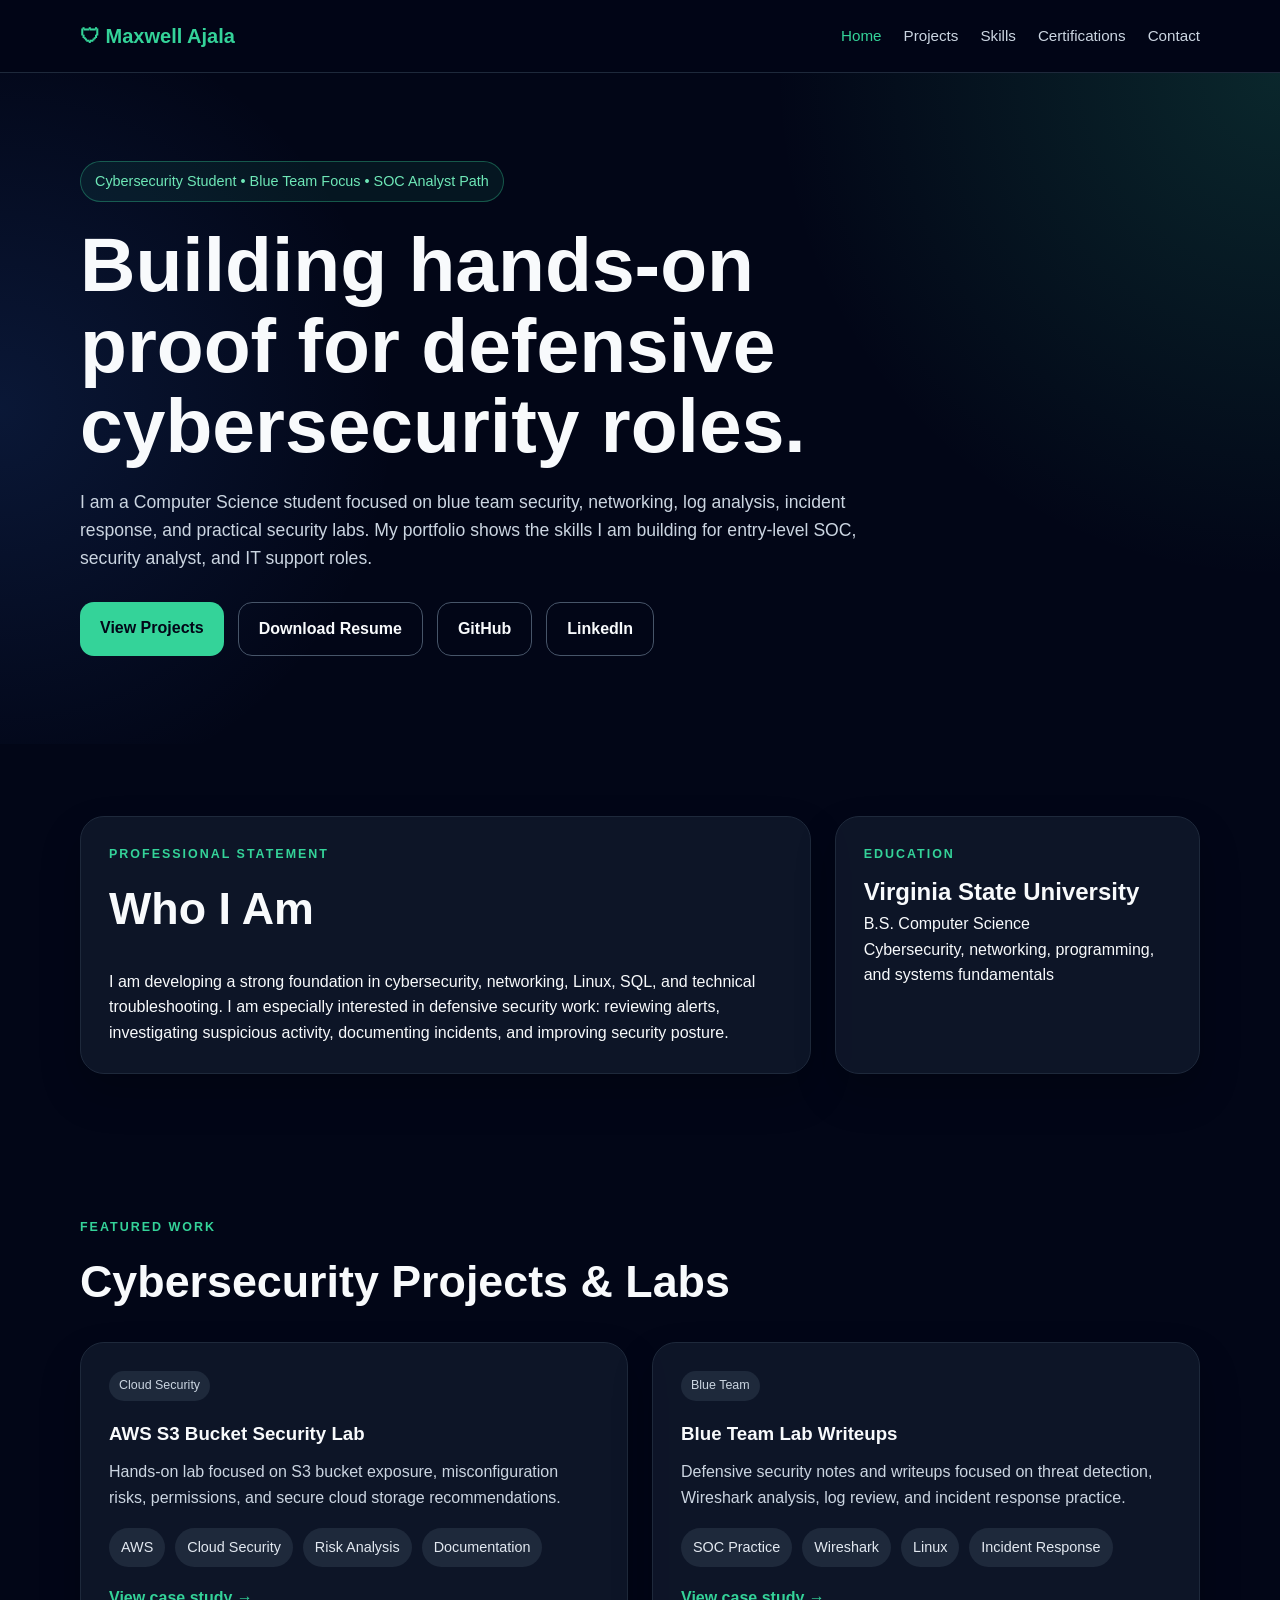
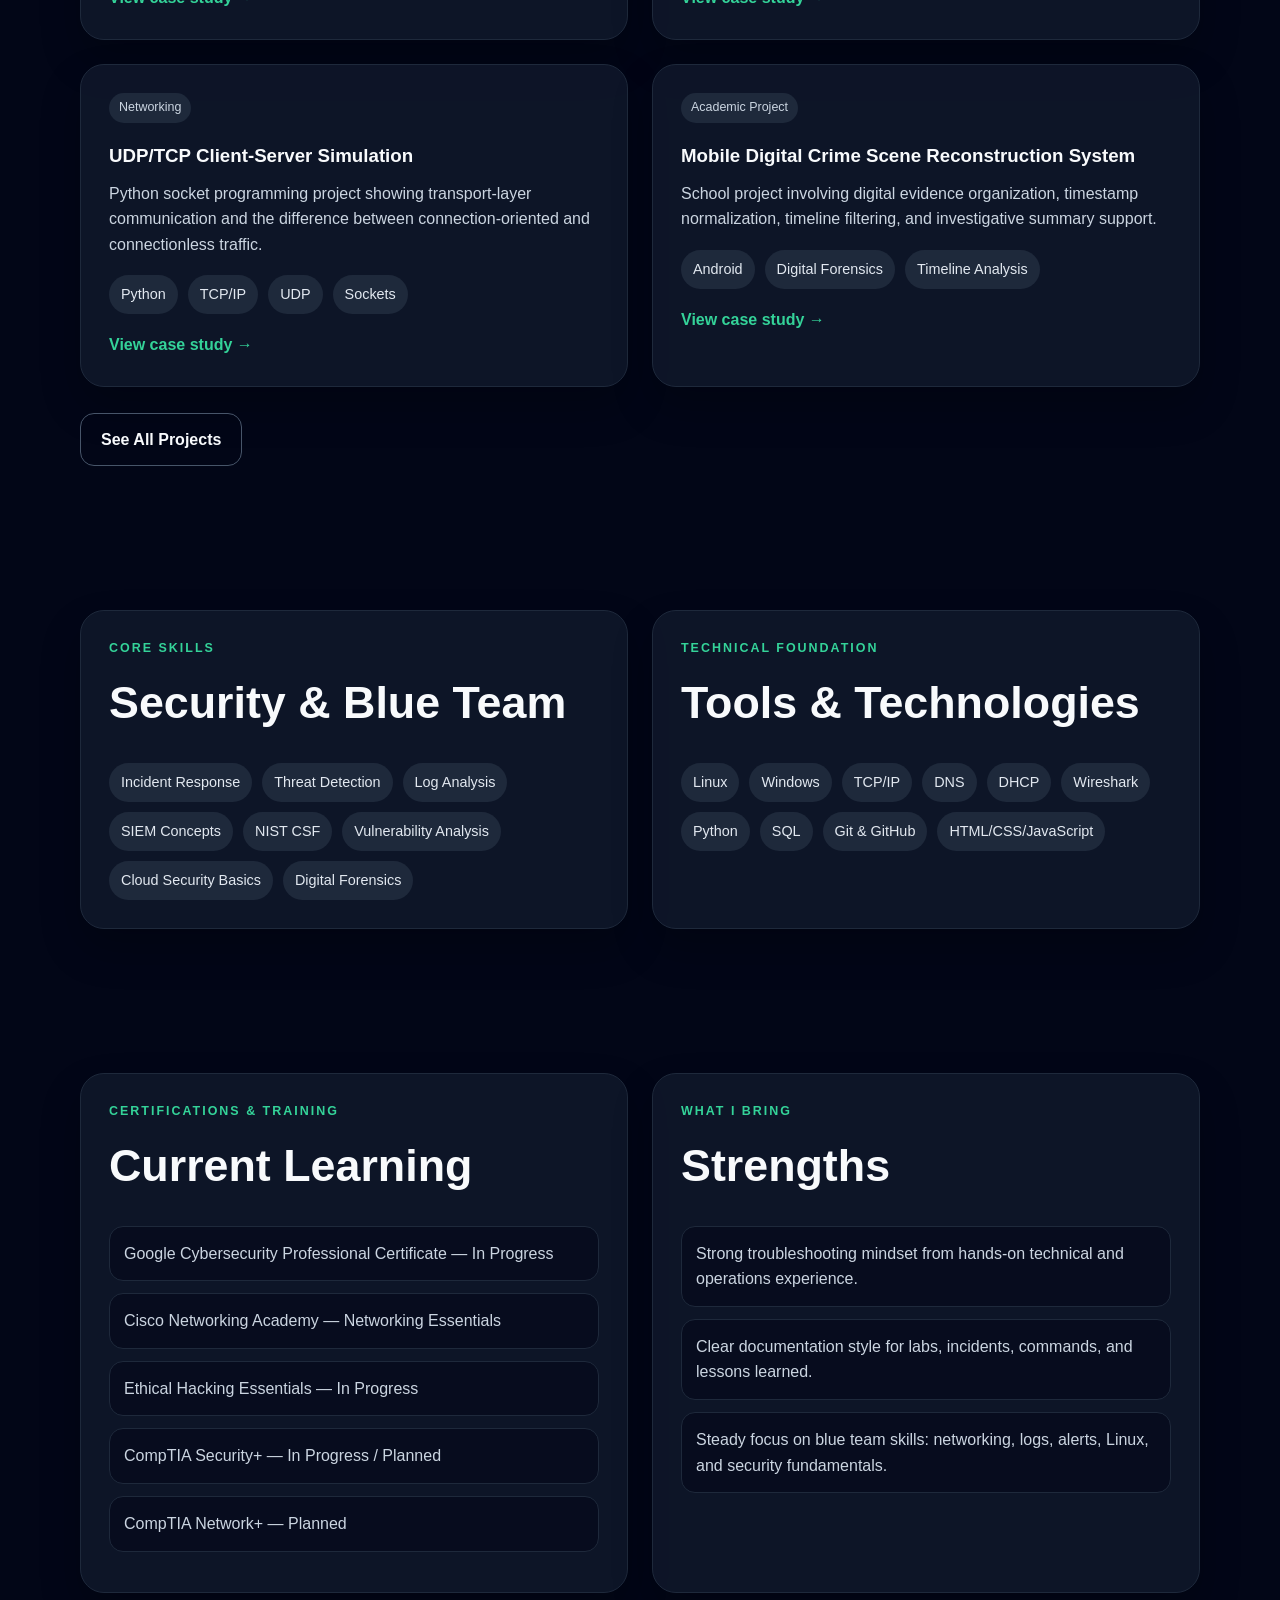
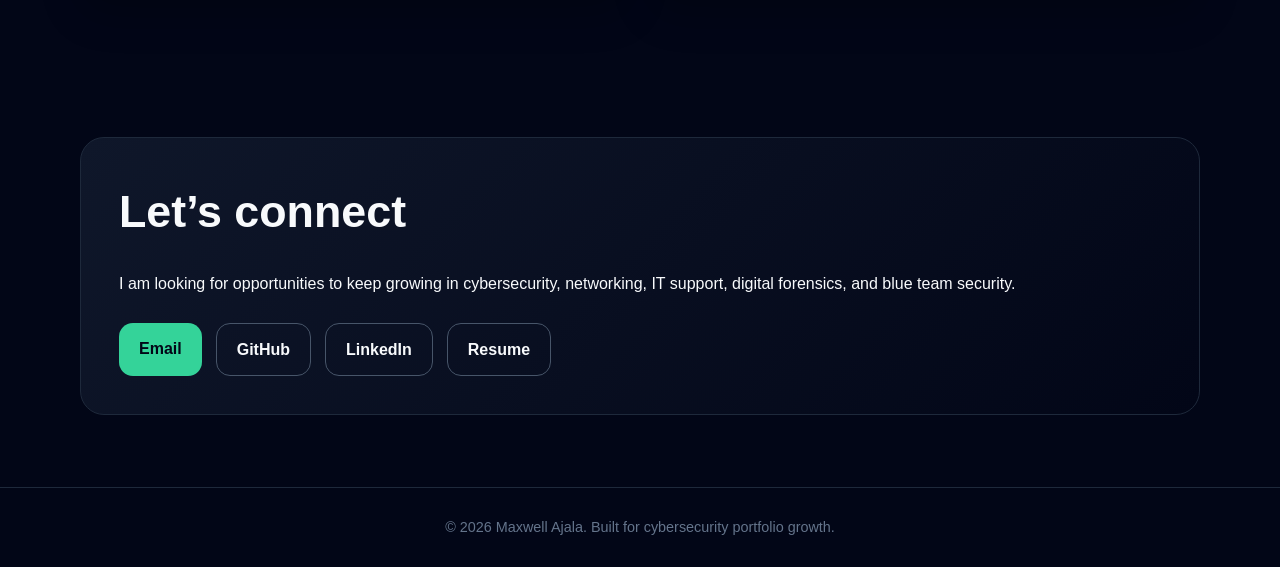
==== commit 658a44b9: "Add files via upload" ====
--- a/index.html
+++ b/index.html
@@ -14,6 +14,7 @@
         <div class="nav-links">
           <a class="active" href="index.html">Home</a>
           <a href="projects.html">Projects</a>
+          <a href="#skills">Skills</a>
           <a href="#certs">Certifications</a>
           <a href="#contact">Contact</a>
         </div>
@@ -24,15 +25,18 @@
   <main>
     <section class="hero">
       <div class="container">
-        <span class="badge">Cybersecurity Student • Blue Team Focus • Digital Forensics</span>
-        <h1>Building toward a career in defensive cybersecurity.</h1>
+        <span class="badge">Cybersecurity Student • Blue Team Focus • SOC Analyst Path</span>
+        <h1>Building hands-on proof for defensive cybersecurity roles.</h1>
         <p>
-          I am a Computer Science student at Virginia State University focused on networking,
-          blue team security, digital forensics, and practical security projects.
+          I am a Computer Science student focused on blue team security, networking, log analysis,
+          incident response, and practical security labs. My portfolio shows the skills I am building
+          for entry-level SOC, security analyst, and IT support roles.
         </p>
         <div class="buttons">
           <a class="btn btn-primary" href="projects.html">View Projects</a>
-          <a class="btn btn-outline" href="#contact">Contact Me</a>
+          <a class="btn btn-outline" href="assets/files/resume.pdf">Download Resume</a>
+          <a class="btn btn-outline" href="https://github.com/Maximust1st">GitHub</a>
+          <a class="btn btn-outline" href="https://www.linkedin.com/in/maxwell-ajala-5595a1385/">LinkedIn</a>
         </div>
       </div>
     </section>
@@ -40,52 +44,89 @@
     <section id="about">
       <div class="container grid-3">
         <div class="card">
-          <p class="section-subtitle">About Me</p>
-          <h2 class="section-title">Professional Statement</h2>
+          <p class="section-subtitle">Professional Statement</p>
+          <h2 class="section-title">Who I Am</h2>
           <p>
-            I am a Computer Science student at Virginia State University with a growing foundation in cybersecurity, networking, and digital forensics. I am passionate about defensive security, threat detection, and incident response, and I value protecting organizations and sensitive information through ethical security practices. My analytical problem-solving skills, attention to detail, and commitment to continuous learning allow me to support organizations in identifying risks, strengthening security posture, and responding effectively to cyber threats.
+            I am developing a strong foundation in cybersecurity, networking, Linux, SQL, and technical
+            troubleshooting. I am especially interested in defensive security work: reviewing alerts,
+            investigating suspicious activity, documenting incidents, and improving security posture.
           </p>
         </div>
         <div class="card">
           <p class="section-subtitle">Education</p>
           <h2>Virginia State University</h2>
           <p>B.S. Computer Science</p>
-          <p>Expected 2026</p>
+          <p>Cybersecurity, networking, programming, and systems fundamentals</p>
         </div>
       </div>
     </section>
 
     <section>
       <div class="container">
-        <p class="section-subtitle">Currently Building</p>
-        <h2 class="section-title">Projects in Progress</h2>
+        <p class="section-subtitle">Featured Work</p>
+        <h2 class="section-title">Cybersecurity Projects & Labs</h2>
         <div class="grid-2">
           <div class="card project-card">
-            <span class="tag">Senior Project</span>
-            <h3>Digital Crime Scene Reconstruction System (In Development)</h3>
-            <p>
-              Senior capstone project focused on organizing digital evidence into investigative timelines for forensic analysis. Screenshots, demo media, and technical documentation will be added as the project develops.
+            <span class="tag">Cloud Security</span>
+            <h3>AWS S3 Bucket Security Lab</h3>
+            <p>
+              Hands-on lab focused on S3 bucket exposure, misconfiguration risks, permissions,
+              and secure cloud storage recommendations.
+            </p>
+            <div class="skills">
+              <span class="skill">AWS</span>
+              <span class="skill">Cloud Security</span>
+              <span class="skill">Risk Analysis</span>
+              <span class="skill">Documentation</span>
+            </div>
+            <a class="project-link" href="projects/aws-s3-security.html">View case study →</a>
+          </div>
+
+          <div class="card project-card">
+            <span class="tag">Blue Team</span>
+            <h3>Blue Team Lab Writeups</h3>
+            <p>
+              Defensive security notes and writeups focused on threat detection, Wireshark analysis,
+              log review, and incident response practice.
+            </p>
+            <div class="skills">
+              <span class="skill">SOC Practice</span>
+              <span class="skill">Wireshark</span>
+              <span class="skill">Linux</span>
+              <span class="skill">Incident Response</span>
+            </div>
+            <a class="project-link" href="projects/blue-team-writeups.html">View case study →</a>
+          </div>
+
+          <div class="card project-card">
+            <span class="tag">Networking</span>
+            <h3>UDP/TCP Client-Server Simulation</h3>
+            <p>
+              Python socket programming project showing transport-layer communication and the
+              difference between connection-oriented and connectionless traffic.
+            </p>
+            <div class="skills">
+              <span class="skill">Python</span>
+              <span class="skill">TCP/IP</span>
+              <span class="skill">UDP</span>
+              <span class="skill">Sockets</span>
+            </div>
+            <a class="project-link" href="projects/networking-simulation.html">View case study →</a>
+          </div>
+
+          <div class="card project-card">
+            <span class="tag">Academic Project</span>
+            <h3>Mobile Digital Crime Scene Reconstruction System</h3>
+            <p>
+              School project involving digital evidence organization, timestamp normalization,
+              timeline filtering, and investigative summary support.
             </p>
             <div class="skills">
               <span class="skill">Android</span>
               <span class="skill">Digital Forensics</span>
               <span class="skill">Timeline Analysis</span>
             </div>
-            <a class="project-link" href="projects/evindex.html">View project progress →</a>
-          </div>
-
-          <div class="card project-card">
-            <span class="tag">Cloud Security</span>
-            <h3>Cloud Security Lab (In Progress)</h3>
-            <p>
-              Hands-on cloud security learning focused on understanding AWS storage security, access controls, and common misconfiguration risks. Lab notes and screenshots will be added as work is completed.
-            </p>
-            <div class="skills">
-              <span class="skill">AWS</span>
-              <span class="skill">Cloud Security</span>
-              <span class="skill">Risk Analysis</span>
-            </div>
-            <a class="project-link" href="projects/aws-s3-security.html">View project progress →</a>
+            <a class="project-link" href="projects/evindex.html">View case study →</a>
           </div>
         </div>
         <br />
@@ -93,49 +134,63 @@
       </div>
     </section>
 
-    <section>
-      <div class="container">
-        <div class="card">
-          <p class="section-subtitle">Current Focus</p>
-          <h2 class="section-title">Currently Building</h2>
-          <ul class="clean-list">
-            <li>Google Cybersecurity Professional Certificate coursework and portfolio activities</li>
-            <li>Cisco Networking Essentials and core networking fundamentals</li>
-            <li>Ethical Hacking Essentials preparation</li>
-            <li>Senior digital forensics project focused on investigative timeline reconstruction</li>
-            <li>Blue team home lab for packet analysis, log review, and incident response practice</li>
-          </ul>
+    <section id="skills">
+      <div class="container grid-2">
+        <div class="card">
+          <p class="section-subtitle">Core Skills</p>
+          <h2 class="section-title">Security & Blue Team</h2>
+          <div class="skills">
+            <span class="skill">Incident Response</span>
+            <span class="skill">Threat Detection</span>
+            <span class="skill">Log Analysis</span>
+            <span class="skill">SIEM Concepts</span>
+            <span class="skill">NIST CSF</span>
+            <span class="skill">Vulnerability Analysis</span>
+            <span class="skill">Cloud Security Basics</span>
+            <span class="skill">Digital Forensics</span>
+          </div>
+        </div>
+
+        <div class="card">
+          <p class="section-subtitle">Technical Foundation</p>
+          <h2 class="section-title">Tools & Technologies</h2>
+          <div class="skills">
+            <span class="skill">Linux</span>
+            <span class="skill">Windows</span>
+            <span class="skill">TCP/IP</span>
+            <span class="skill">DNS</span>
+            <span class="skill">DHCP</span>
+            <span class="skill">Wireshark</span>
+            <span class="skill">Python</span>
+            <span class="skill">SQL</span>
+            <span class="skill">Git & GitHub</span>
+            <span class="skill">HTML/CSS/JavaScript</span>
+          </div>
         </div>
       </div>
     </section>
 
     <section>
       <div class="container grid-2">
-        <div class="card">
-          <p class="section-subtitle">Technical Skills</p>
-          <h2 class="section-title">Skills</h2>
-          <div class="skills">
-            <span class="skill">Networking Fundamentals</span>
-            <span class="skill">Blue Team Security</span>
-            <span class="skill">Linux Basics</span>
-            <span class="skill">Wireshark</span>
-            <span class="skill">Python</span>
-            <span class="skill">Digital Forensics</span>
-            <span class="skill">Cloud Security Basics</span>
-            <span class="skill">Incident Response</span>
-            <span class="skill">Git & GitHub</span>
-            <span class="skill">HTML/CSS/JavaScript</span>
-          </div>
-        </div>
-
         <div id="certs" class="card">
-          <p class="section-subtitle">Certifications</p>
-          <h2 class="section-title">Certifications</h2>
+          <p class="section-subtitle">Certifications & Training</p>
+          <h2 class="section-title">Current Learning</h2>
           <ul class="clean-list">
-            <li>Google Cybersecurity Professional Certificate - In Progress</li>
-            <li>Cisco Networking Academy - Networking Essentials</li>
-            <li>Ethical Hacking Essentials - In Progress</li>
-            <li>CompTIA Security+ - Planned</li>
+            <li>Google Cybersecurity Professional Certificate — In Progress</li>
+            <li>Cisco Networking Academy — Networking Essentials</li>
+            <li>Ethical Hacking Essentials — In Progress</li>
+            <li>CompTIA Security+ — In Progress / Planned</li>
+            <li>CompTIA Network+ — Planned</li>
+          </ul>
+        </div>
+
+        <div class="card">
+          <p class="section-subtitle">What I Bring</p>
+          <h2 class="section-title">Strengths</h2>
+          <ul class="clean-list">
+            <li>Strong troubleshooting mindset from hands-on technical and operations experience.</li>
+            <li>Clear documentation style for labs, incidents, commands, and lessons learned.</li>
+            <li>Steady focus on blue team skills: networking, logs, alerts, Linux, and security fundamentals.</li>
           </ul>
         </div>
       </div>
@@ -147,7 +202,7 @@
           <h2 class="section-title">Let’s connect</h2>
           <p>
             I am looking for opportunities to keep growing in cybersecurity, networking,
-            digital forensics, and blue team security.
+            IT support, digital forensics, and blue team security.
           </p>
           <br />
           <div class="buttons">
@@ -165,4 +220,4 @@
     <div class="container">© 2026 Maxwell Ajala. Built for cybersecurity portfolio growth.</div>
   </footer>
 </body>
-</html>+</html>
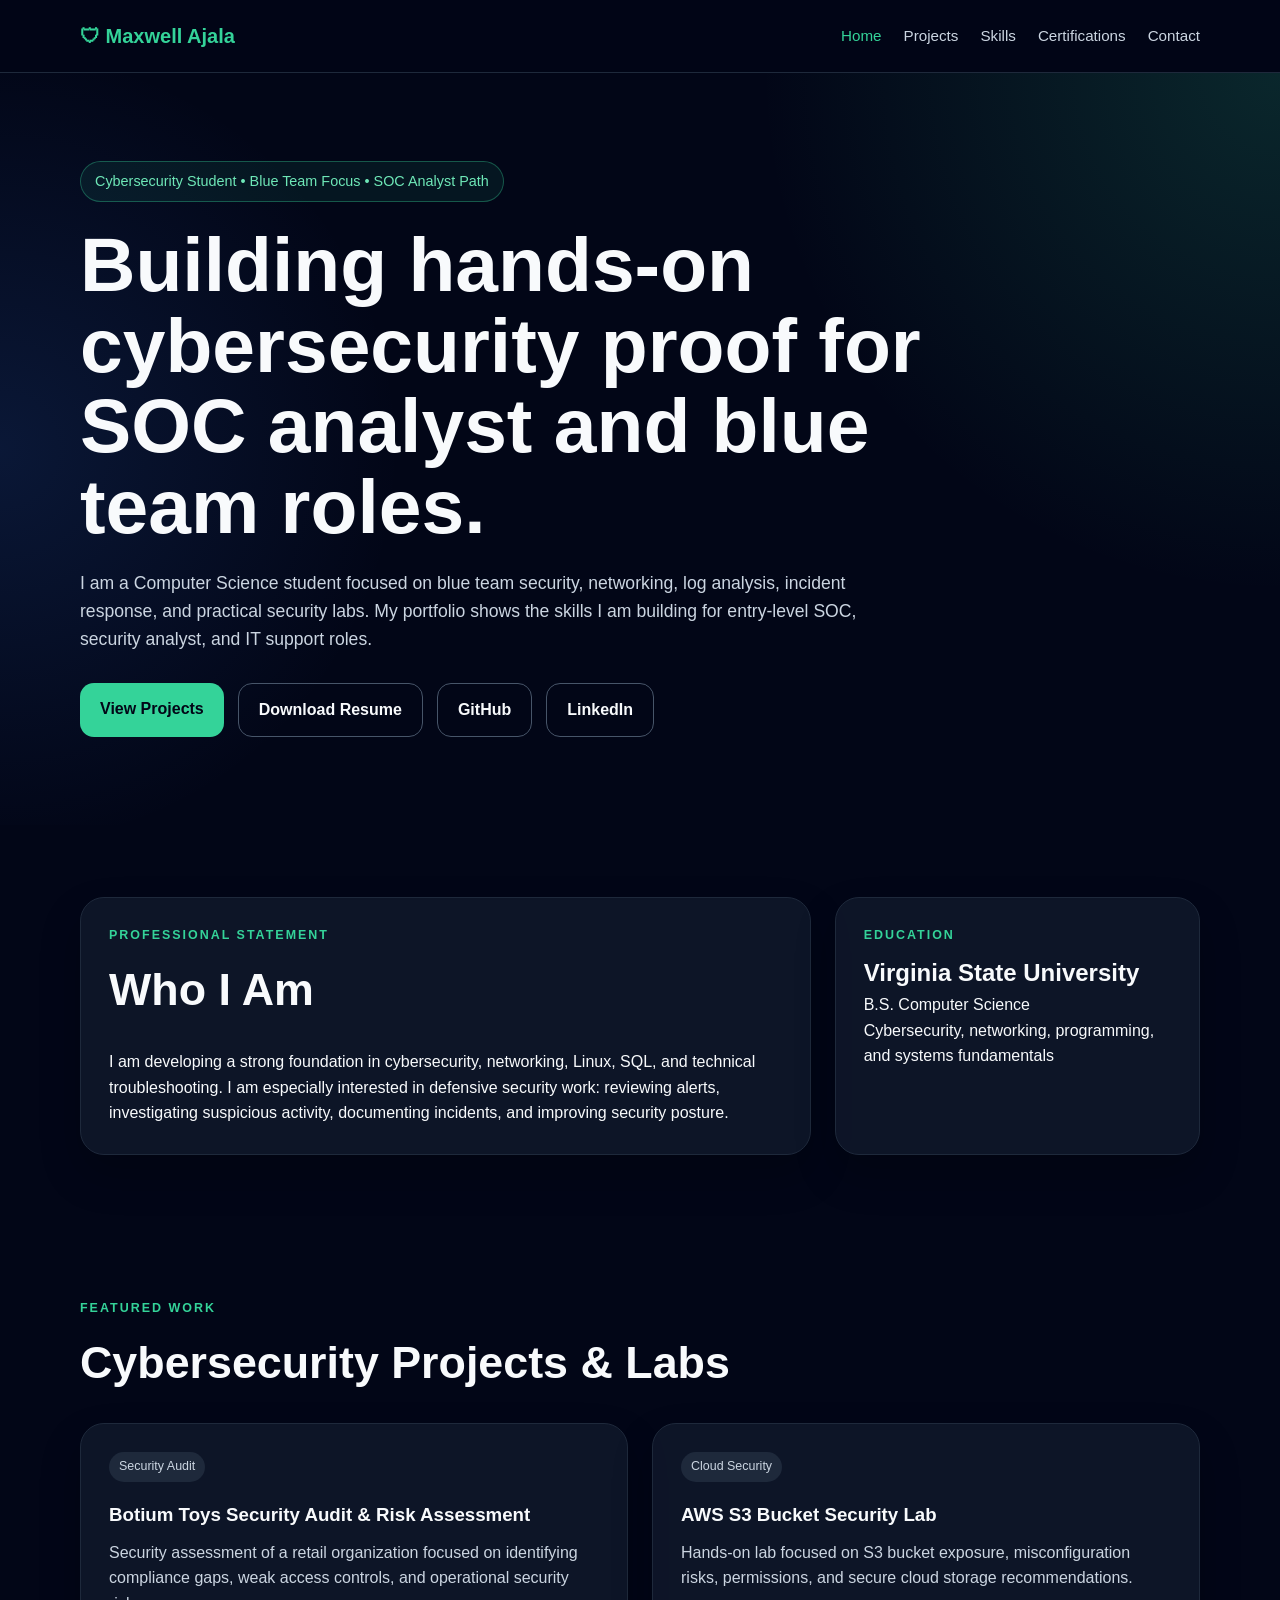
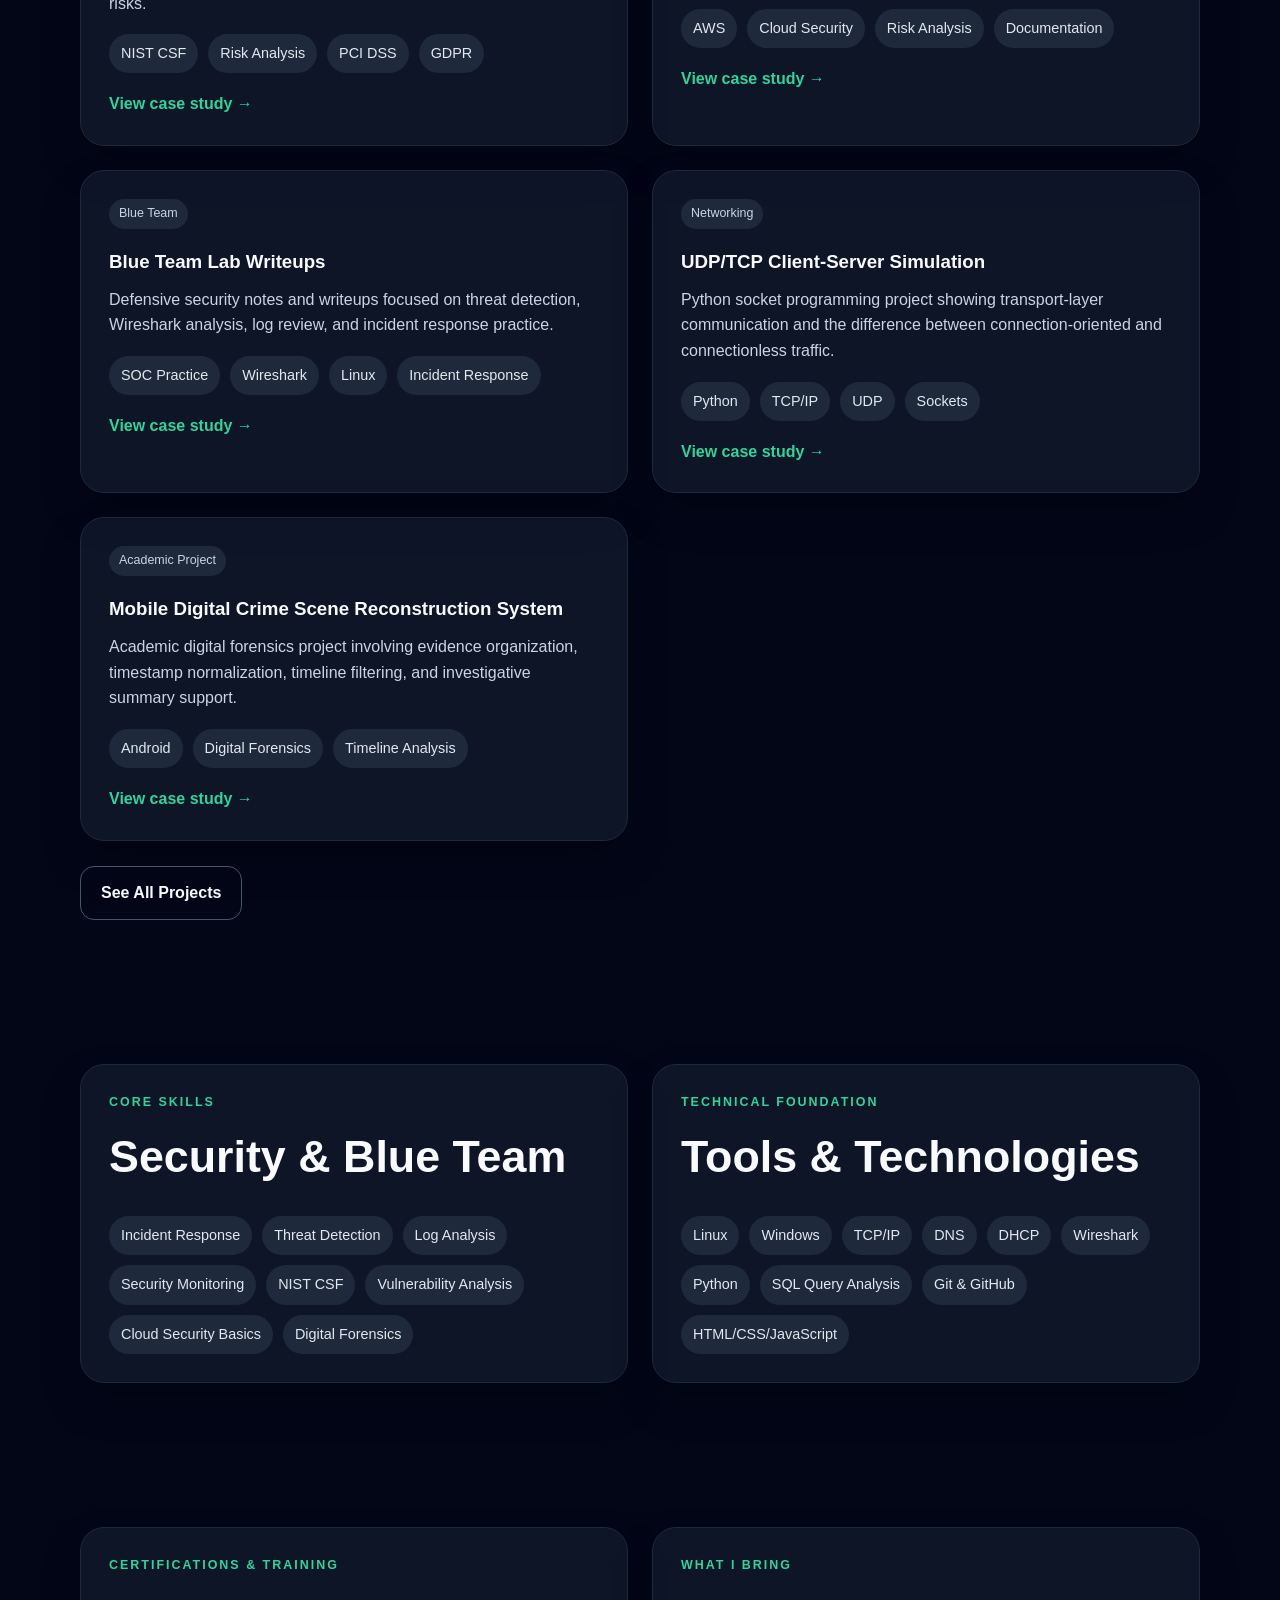
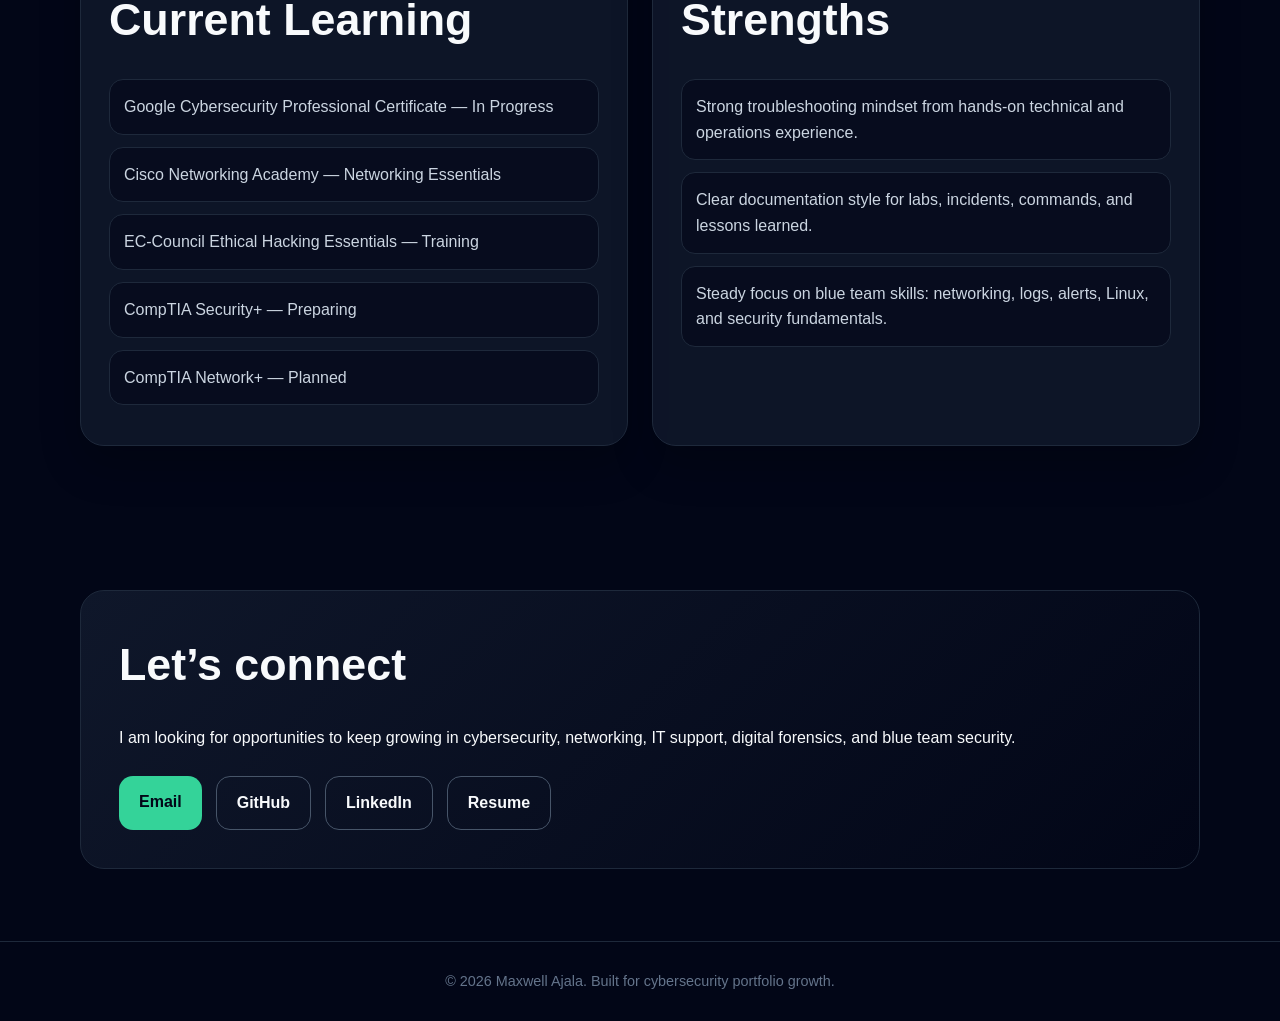
==== commit 4371f791: "Add files via upload" ====
--- a/index.html
+++ b/index.html
@@ -26,7 +26,7 @@
     <section class="hero">
       <div class="container">
         <span class="badge">Cybersecurity Student • Blue Team Focus • SOC Analyst Path</span>
-        <h1>Building hands-on proof for defensive cybersecurity roles.</h1>
+        <h1>Building hands-on cybersecurity proof for SOC analyst and blue team roles.</h1>
         <p>
           I am a Computer Science student focused on blue team security, networking, log analysis,
           incident response, and practical security labs. My portfolio shows the skills I am building
@@ -65,7 +65,24 @@
       <div class="container">
         <p class="section-subtitle">Featured Work</p>
         <h2 class="section-title">Cybersecurity Projects & Labs</h2>
+
         <div class="grid-2">
+          <div class="card project-card">
+            <span class="tag">Security Audit</span>
+            <h3>Botium Toys Security Audit & Risk Assessment</h3>
+            <p>
+              Security assessment of a retail organization focused on identifying
+              compliance gaps, weak access controls, and operational security risks.
+            </p>
+            <div class="skills">
+              <span class="skill">NIST CSF</span>
+              <span class="skill">Risk Analysis</span>
+              <span class="skill">PCI DSS</span>
+              <span class="skill">GDPR</span>
+            </div>
+            <a class="project-link" href="projects/botium-audit.html">View case study →</a>
+          </div>
+
           <div class="card project-card">
             <span class="tag">Cloud Security</span>
             <h3>AWS S3 Bucket Security Lab</h3>
@@ -118,7 +135,7 @@
             <span class="tag">Academic Project</span>
             <h3>Mobile Digital Crime Scene Reconstruction System</h3>
             <p>
-              School project involving digital evidence organization, timestamp normalization,
+              Academic digital forensics project involving evidence organization, timestamp normalization,
               timeline filtering, and investigative summary support.
             </p>
             <div class="skills">
@@ -129,6 +146,7 @@
             <a class="project-link" href="projects/evindex.html">View case study →</a>
           </div>
         </div>
+
         <br />
         <a class="btn btn-outline" href="projects.html">See All Projects</a>
       </div>
@@ -143,7 +161,7 @@
             <span class="skill">Incident Response</span>
             <span class="skill">Threat Detection</span>
             <span class="skill">Log Analysis</span>
-            <span class="skill">SIEM Concepts</span>
+            <span class="skill">Security Monitoring</span>
             <span class="skill">NIST CSF</span>
             <span class="skill">Vulnerability Analysis</span>
             <span class="skill">Cloud Security Basics</span>
@@ -162,7 +180,7 @@
             <span class="skill">DHCP</span>
             <span class="skill">Wireshark</span>
             <span class="skill">Python</span>
-            <span class="skill">SQL</span>
+            <span class="skill">SQL Query Analysis</span>
             <span class="skill">Git & GitHub</span>
             <span class="skill">HTML/CSS/JavaScript</span>
           </div>
@@ -178,8 +196,8 @@
           <ul class="clean-list">
             <li>Google Cybersecurity Professional Certificate — In Progress</li>
             <li>Cisco Networking Academy — Networking Essentials</li>
-            <li>Ethical Hacking Essentials — In Progress</li>
-            <li>CompTIA Security+ — In Progress / Planned</li>
+            <li>EC-Council Ethical Hacking Essentials — Training</li>
+            <li>CompTIA Security+ — Preparing</li>
             <li>CompTIA Network+ — Planned</li>
           </ul>
         </div>
@@ -220,4 +238,4 @@
     <div class="container">© 2026 Maxwell Ajala. Built for cybersecurity portfolio growth.</div>
   </footer>
 </body>
-</html>
+</html>
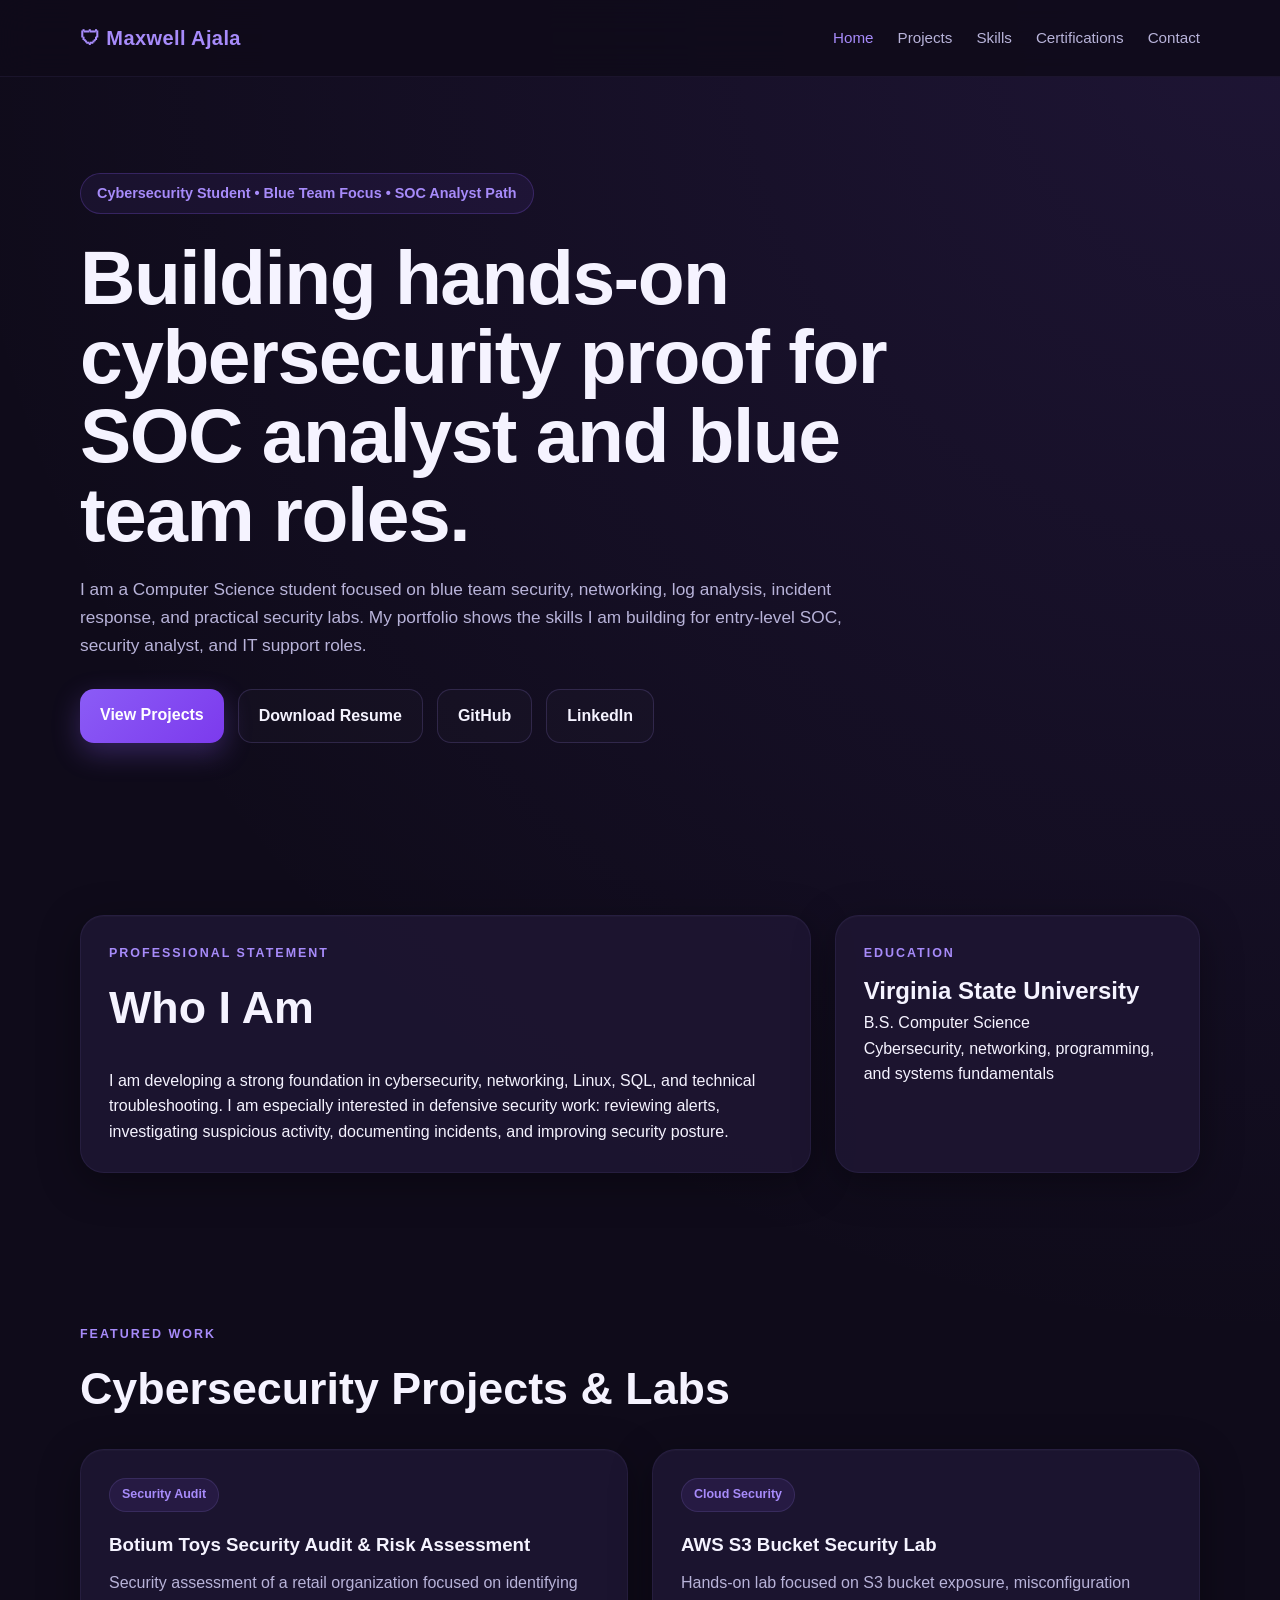
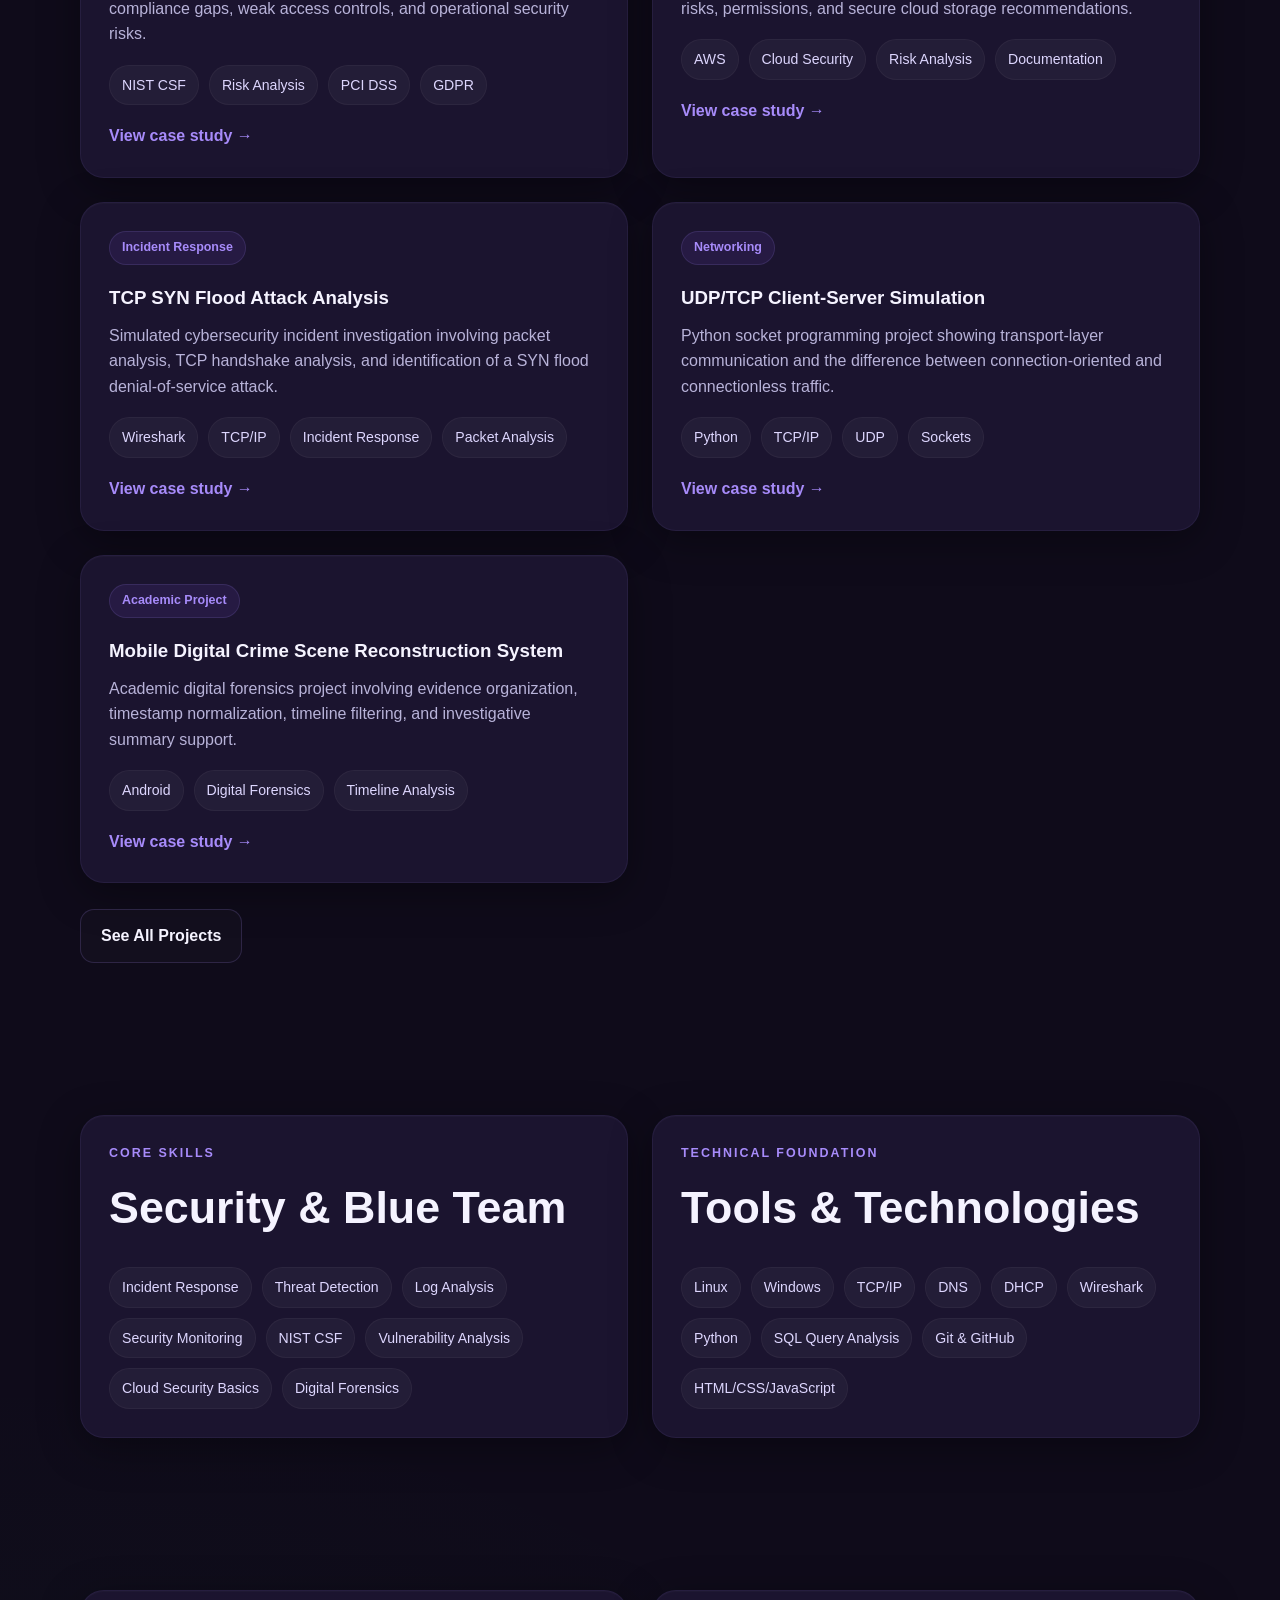
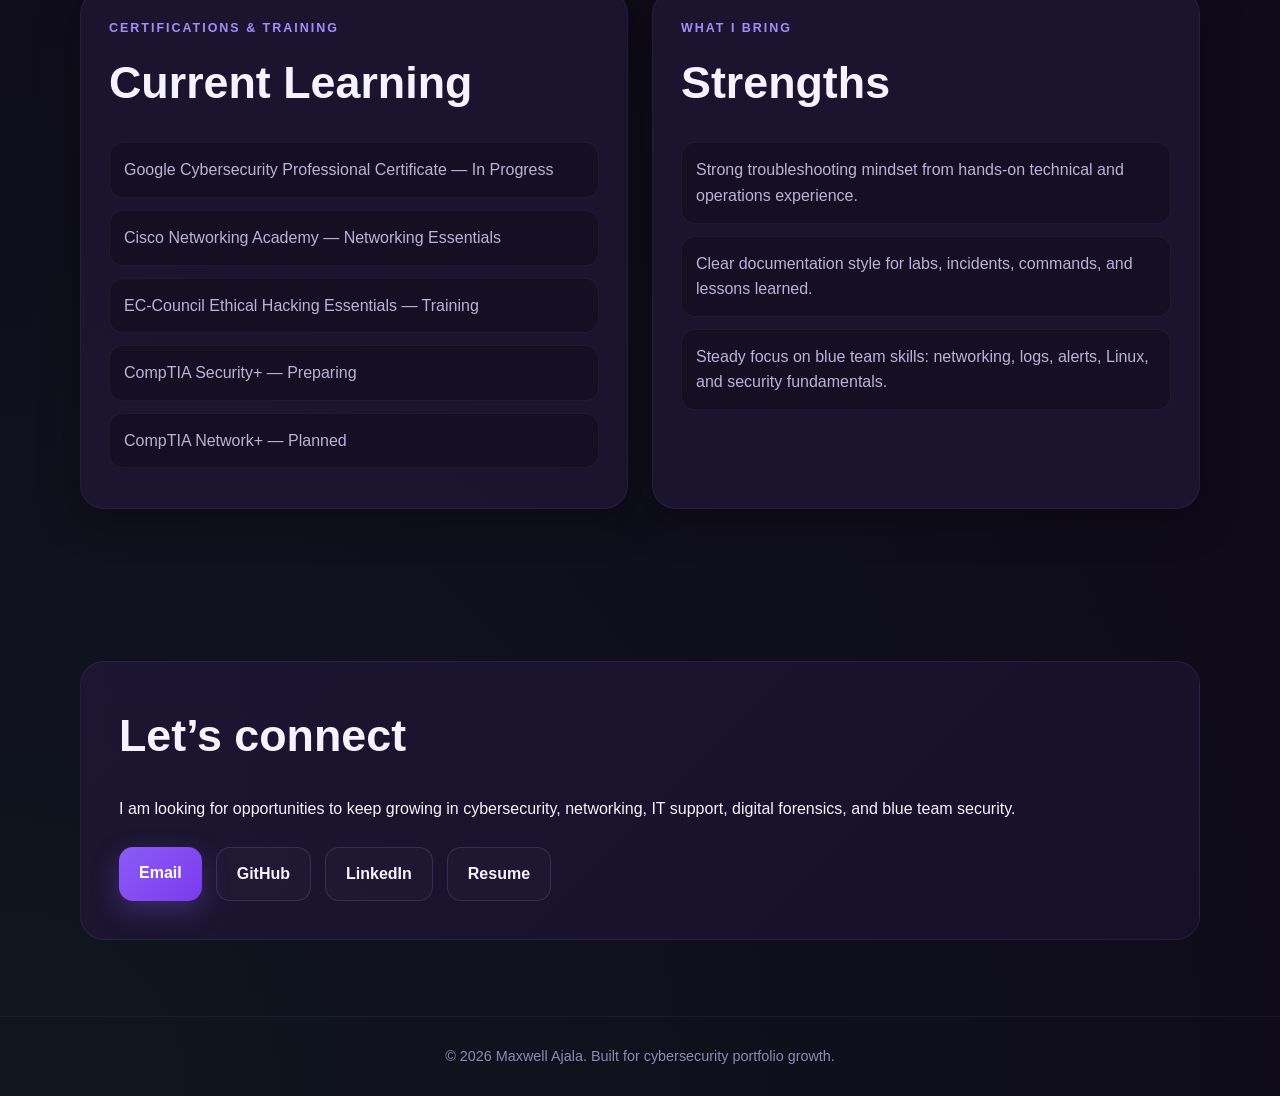
==== commit 62ca3925: "Add files via upload" ====
--- a/index.html
+++ b/index.html
@@ -52,6 +52,7 @@
             investigating suspicious activity, documenting incidents, and improving security posture.
           </p>
         </div>
+
         <div class="card">
           <p class="section-subtitle">Education</p>
           <h2>Virginia State University</h2>
@@ -67,6 +68,7 @@
         <h2 class="section-title">Cybersecurity Projects & Labs</h2>
 
         <div class="grid-2">
+
           <div class="card project-card">
             <span class="tag">Security Audit</span>
             <h3>Botium Toys Security Audit & Risk Assessment</h3>
@@ -100,19 +102,19 @@
           </div>
 
           <div class="card project-card">
-            <span class="tag">Blue Team</span>
-            <h3>Blue Team Lab Writeups</h3>
-            <p>
-              Defensive security notes and writeups focused on threat detection, Wireshark analysis,
-              log review, and incident response practice.
-            </p>
-            <div class="skills">
-              <span class="skill">SOC Practice</span>
+            <span class="tag">Incident Response</span>
+            <h3>TCP SYN Flood Attack Analysis</h3>
+            <p>
+              Simulated cybersecurity incident investigation involving packet analysis,
+              TCP handshake analysis, and identification of a SYN flood denial-of-service attack.
+            </p>
+            <div class="skills">
               <span class="skill">Wireshark</span>
-              <span class="skill">Linux</span>
+              <span class="skill">TCP/IP</span>
               <span class="skill">Incident Response</span>
-            </div>
-            <a class="project-link" href="projects/blue-team-writeups.html">View case study →</a>
+              <span class="skill">Packet Analysis</span>
+            </div>
+            <a class="project-link" href="projects/network-attack-analysis.html">View case study →</a>
           </div>
 
           <div class="card project-card">
@@ -145,6 +147,7 @@
             </div>
             <a class="project-link" href="projects/evindex.html">View case study →</a>
           </div>
+
         </div>
 
         <br />
@@ -154,6 +157,7 @@
 
     <section id="skills">
       <div class="container grid-2">
+
         <div class="card">
           <p class="section-subtitle">Core Skills</p>
           <h2 class="section-title">Security & Blue Team</h2>
@@ -185,11 +189,13 @@
             <span class="skill">HTML/CSS/JavaScript</span>
           </div>
         </div>
+
       </div>
     </section>
 
     <section>
       <div class="container grid-2">
+
         <div id="certs" class="card">
           <p class="section-subtitle">Certifications & Training</p>
           <h2 class="section-title">Current Learning</h2>
@@ -211,6 +217,7 @@
             <li>Steady focus on blue team skills: networking, logs, alerts, Linux, and security fundamentals.</li>
           </ul>
         </div>
+
       </div>
     </section>
 
@@ -232,6 +239,7 @@
         </div>
       </div>
     </section>
+
   </main>
 
   <footer>
--- a/assets/css/style.css
+++ b/assets/css/style.css
@@ -5,16 +5,21 @@
 }
 
 :root {
-  --bg: #020617;
-  --panel: #0f172a;
-  --panel-2: #111827;
-  --border: #1e293b;
-  --text: #f8fafc;
-  --muted: #cbd5e1;
-  --muted-2: #94a3b8;
-  --accent: #34d399;
-  --accent-2: #6ee7b7;
-  --blue: #60a5fa;
+  --bg: #0f0b1a;
+  --panel: #171129;
+  --panel-2: #1e1633;
+  --border: #32264f;
+
+  --text: #f5f3ff;
+  --muted: #b8b3d9;
+  --muted-2: #8f88b5;
+
+  --accent: #8b5cf6;
+  --accent-2: #a78bfa;
+  --accent-green: #22c55e;
+
+  --danger: #ef4444;
+  --glow: rgba(139, 92, 246, 0.28);
 }
 
 html {
@@ -22,8 +27,11 @@
 }
 
 body {
-  font-family: Arial, Helvetica, sans-serif;
-  background: var(--bg);
+  font-family: Inter, Arial, Helvetica, sans-serif;
+  background:
+    radial-gradient(circle at top right, rgba(139, 92, 246, 0.12), transparent 30%),
+    radial-gradient(circle at bottom left, rgba(34, 197, 94, 0.06), transparent 30%),
+    var(--bg);
   color: var(--text);
   line-height: 1.6;
 }
@@ -33,7 +41,9 @@
   text-decoration: none;
 }
 
-img, video, iframe {
+img,
+video,
+iframe {
   max-width: 100%;
   border-radius: 18px;
 }
@@ -44,17 +54,19 @@
   margin: auto;
 }
 
+/* HEADER */
+
 header {
   position: sticky;
   top: 0;
   z-index: 100;
-  background: rgba(2, 6, 23, 0.88);
-  backdrop-filter: blur(12px);
-  border-bottom: 1px solid var(--border);
+  background: rgba(15, 11, 26, 0.88);
+  backdrop-filter: blur(18px);
+  border-bottom: 1px solid rgba(167, 139, 250, 0.08);
 }
 
 nav {
-  min-height: 72px;
+  min-height: 76px;
   display: flex;
   justify-content: space-between;
   align-items: center;
@@ -63,56 +75,62 @@
 .logo {
   font-size: 1.25rem;
   font-weight: 800;
-  color: var(--accent);
+  color: var(--accent-2);
+  letter-spacing: 0.4px;
 }
 
 .nav-links {
   display: flex;
-  gap: 22px;
+  gap: 24px;
   align-items: center;
 }
 
 .nav-links a {
   color: var(--muted);
   font-size: 0.95rem;
+  transition: 0.25s ease;
 }
 
 .nav-links a:hover,
 .nav-links a.active {
-  color: var(--accent);
-}
+  color: var(--accent-2);
+}
+
+/* HERO */
 
 .hero {
-  padding: 88px 0;
-  background: radial-gradient(circle at top right, rgba(52, 211, 153, 0.16), transparent 35%),
-              radial-gradient(circle at left, rgba(59, 130, 246, 0.14), transparent 30%);
+  padding: 96px 0;
 }
 
 .badge {
   display: inline-block;
-  padding: 8px 14px;
-  border: 1px solid rgba(52, 211, 153, 0.35);
-  background: rgba(52, 211, 153, 0.08);
-  color: var(--accent-2);
+  padding: 8px 16px;
   border-radius: 999px;
+  border: 1px solid rgba(139, 92, 246, 0.25);
+  background: rgba(139, 92, 246, 0.08);
+  color: var(--accent-2);
+  font-size: 0.9rem;
+  margin-bottom: 24px;
+  font-weight: 600;
+}
+
+h1 {
+  max-width: 900px;
+  font-size: clamp(2.6rem, 6vw, 5rem);
+  line-height: 1.03;
   margin-bottom: 22px;
-  font-size: 0.9rem;
-}
-
-h1 {
-  max-width: 880px;
-  font-size: clamp(2.4rem, 6vw, 4.9rem);
-  line-height: 1.05;
-  margin-bottom: 22px;
+  letter-spacing: -1.5px;
 }
 
 .hero p,
 .lead {
   max-width: 780px;
-  font-size: 1.1rem;
+  font-size: 1.08rem;
   color: var(--muted);
   margin-bottom: 30px;
 }
+
+/* BUTTONS */
 
 .buttons {
   display: flex;
@@ -124,36 +142,41 @@
   display: inline-block;
   padding: 13px 20px;
   border-radius: 14px;
-  font-weight: 800;
-  transition: 0.2s ease;
+  font-weight: 700;
+  transition: 0.25s ease;
 }
 
 .btn-primary {
-  background: var(--accent);
-  color: var(--bg);
+  background: linear-gradient(135deg, #8b5cf6, #7c3aed);
+  color: white;
+  box-shadow: 0 10px 28px rgba(139, 92, 246, 0.3);
 }
 
 .btn-primary:hover {
-  background: var(--accent-2);
-  transform: translateY(-2px);
+  transform: translateY(-3px);
+  box-shadow: 0 14px 34px rgba(139, 92, 246, 0.45);
 }
 
 .btn-outline {
-  border: 1px solid #475569;
+  border: 1px solid rgba(167, 139, 250, 0.18);
+  background: rgba(255, 255, 255, 0.02);
   color: var(--text);
 }
 
 .btn-outline:hover {
-  background: #1e293b;
-  transform: translateY(-2px);
-}
+  transform: translateY(-3px);
+  background: rgba(139, 92, 246, 0.08);
+  border-color: rgba(167, 139, 250, 0.35);
+}
+
+/* LAYOUT */
 
 section {
-  padding: 72px 0;
+  padding: 76px 0;
 }
 
 .section-subtitle {
-  color: var(--accent);
+  color: var(--accent-2);
   text-transform: uppercase;
   letter-spacing: 2px;
   font-size: 0.78rem;
@@ -166,16 +189,25 @@
   margin-bottom: 24px;
 }
 
+/* CARDS */
+
 .card {
-  background: rgba(15, 23, 42, 0.9);
-  border: 1px solid var(--border);
+  background: rgba(30, 22, 51, 0.88);
+  border: 1px solid rgba(167, 139, 250, 0.08);
   border-radius: 24px;
   padding: 28px;
-  box-shadow: 0 20px 40px rgba(0, 0, 0, 0.22);
+  box-shadow:
+    0 10px 40px rgba(0, 0, 0, 0.35),
+    inset 0 1px 0 rgba(255, 255, 255, 0.02);
+  transition: 0.25s ease;
 }
 
 .card:hover {
-  border-color: rgba(52, 211, 153, 0.35);
+  transform: translateY(-5px);
+  border-color: rgba(167, 139, 250, 0.2);
+  box-shadow:
+    0 16px 48px rgba(0, 0, 0, 0.42),
+    0 0 0 1px rgba(139, 92, 246, 0.06);
 }
 
 .grid-2 {
@@ -190,6 +222,8 @@
   gap: 24px;
 }
 
+/* PROJECTS */
+
 .project-card h3 {
   margin-bottom: 10px;
   color: var(--text);
@@ -202,12 +236,14 @@
 
 .tag {
   display: inline-block;
-  background: #1e293b;
-  color: var(--muted);
-  padding: 5px 10px;
+  padding: 6px 12px;
   border-radius: 999px;
+  background: rgba(139, 92, 246, 0.1);
+  border: 1px solid rgba(167, 139, 250, 0.14);
+  color: var(--accent-2);
   font-size: 0.78rem;
   margin-bottom: 18px;
+  font-weight: 600;
 }
 
 .skills {
@@ -218,47 +254,55 @@
 }
 
 .skill {
-  background: #1e293b;
-  color: #e2e8f0;
+  background: rgba(255, 255, 255, 0.04);
+  color: #ddd6fe;
   padding: 8px 12px;
   border-radius: 999px;
-  font-size: 0.9rem;
+  font-size: 0.88rem;
+  border: 1px solid rgba(255, 255, 255, 0.04);
 }
 
 .project-link {
   margin-top: 18px;
   display: inline-flex;
-  color: var(--accent);
-  font-weight: 800;
+  color: var(--accent-2);
+  font-weight: 700;
+  transition: 0.2s ease;
 }
 
 .project-link:hover {
-  color: var(--accent-2);
-}
+  color: white;
+}
+
+/* LISTS */
 
 ul.clean-list {
   list-style: none;
 }
 
 ul.clean-list li {
-  background: rgba(2, 6, 23, 0.55);
-  border: 1px solid var(--border);
+  background: rgba(15, 11, 26, 0.55);
+  border: 1px solid rgba(167, 139, 250, 0.08);
   padding: 14px;
   border-radius: 14px;
   margin-bottom: 12px;
   color: var(--muted);
 }
 
+/* CONTACT */
+
 .contact-box {
-  background: linear-gradient(135deg, #0f172a, #020617);
-  border: 1px solid var(--border);
+  background:
+    linear-gradient(135deg, rgba(30, 22, 51, 0.95), rgba(23, 17, 41, 0.95));
+  border: 1px solid rgba(167, 139, 250, 0.1);
   border-radius: 24px;
   padding: 38px;
 }
 
+/* PROJECT PAGE */
+
 .page-hero {
   padding: 72px 0;
-  background: radial-gradient(circle at top right, rgba(52, 211, 153, 0.12), transparent 35%);
 }
 
 .breadcrumb {
@@ -267,7 +311,7 @@
 }
 
 .breadcrumb a {
-  color: var(--accent);
+  color: var(--accent-2);
 }
 
 .project-layout {
@@ -292,8 +336,8 @@
 }
 
 .media-box {
-  border: 1px dashed #334155;
-  background: rgba(15, 23, 42, 0.7);
+  border: 1px dashed rgba(167, 139, 250, 0.18);
+  background: rgba(15, 11, 26, 0.45);
   border-radius: 22px;
   padding: 24px;
   text-align: center;
@@ -302,16 +346,20 @@
 
 .code {
   font-family: Consolas, Monaco, monospace;
-  color: var(--accent-2);
-}
+  color: #c4b5fd;
+}
+
+/* FOOTER */
 
 footer {
-  border-top: 1px solid var(--border);
+  border-top: 1px solid rgba(167, 139, 250, 0.08);
   padding: 28px 0;
   text-align: center;
-  color: #64748b;
+  color: var(--muted-2);
   font-size: 0.9rem;
 }
+
+/* MOBILE */
 
 @media (max-width: 850px) {
   .grid-2,
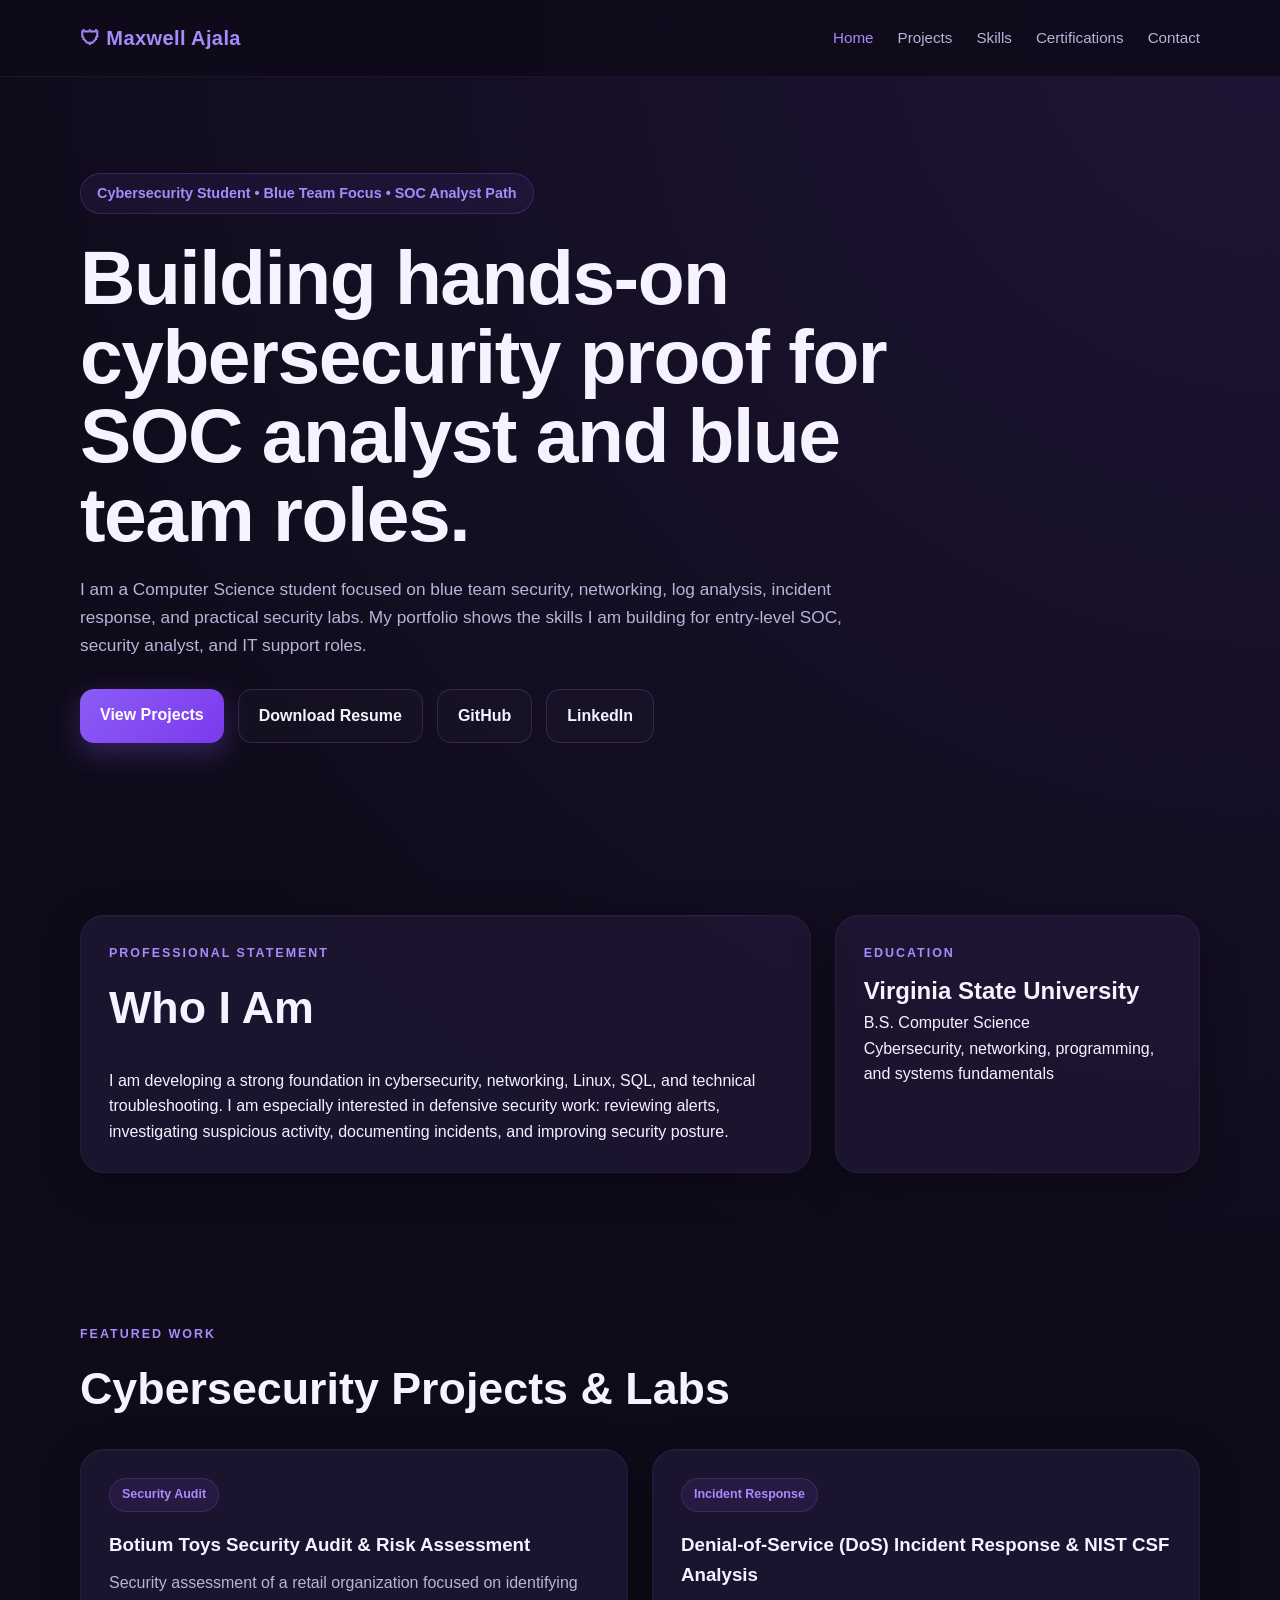
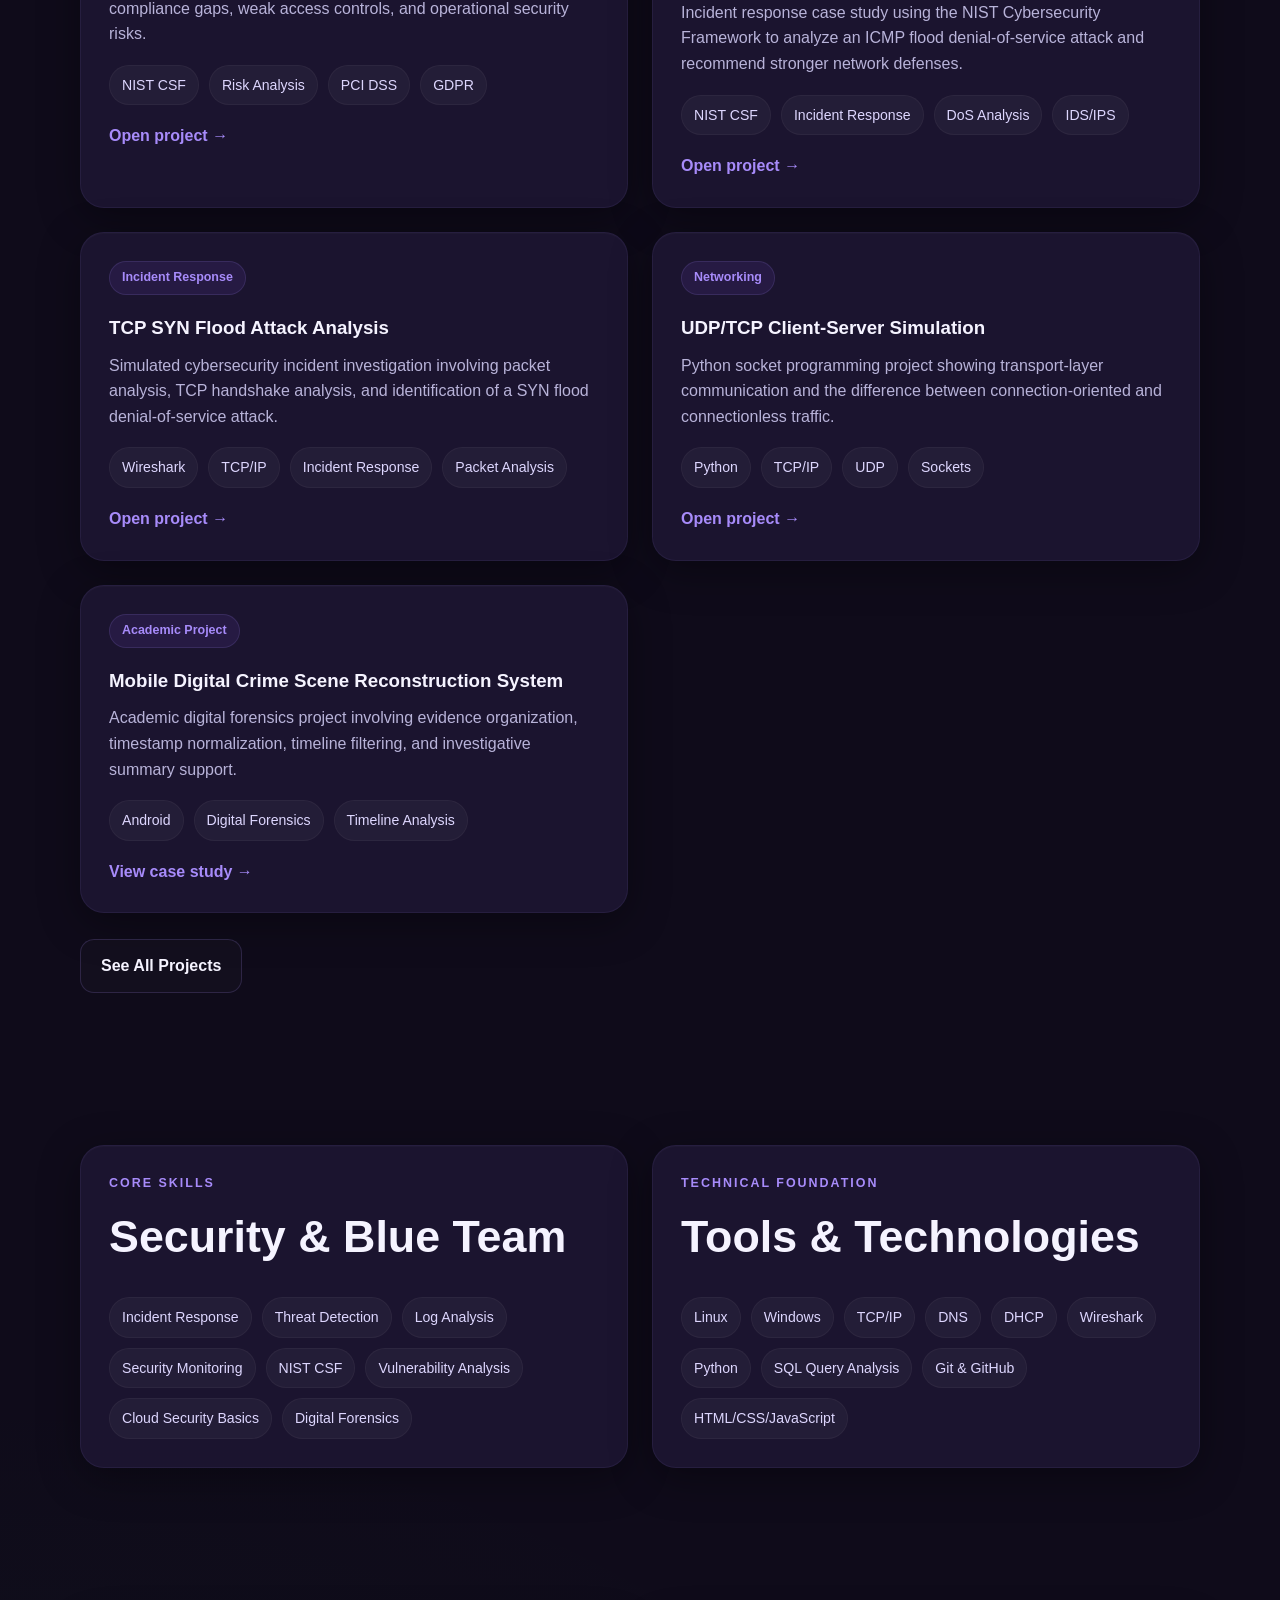
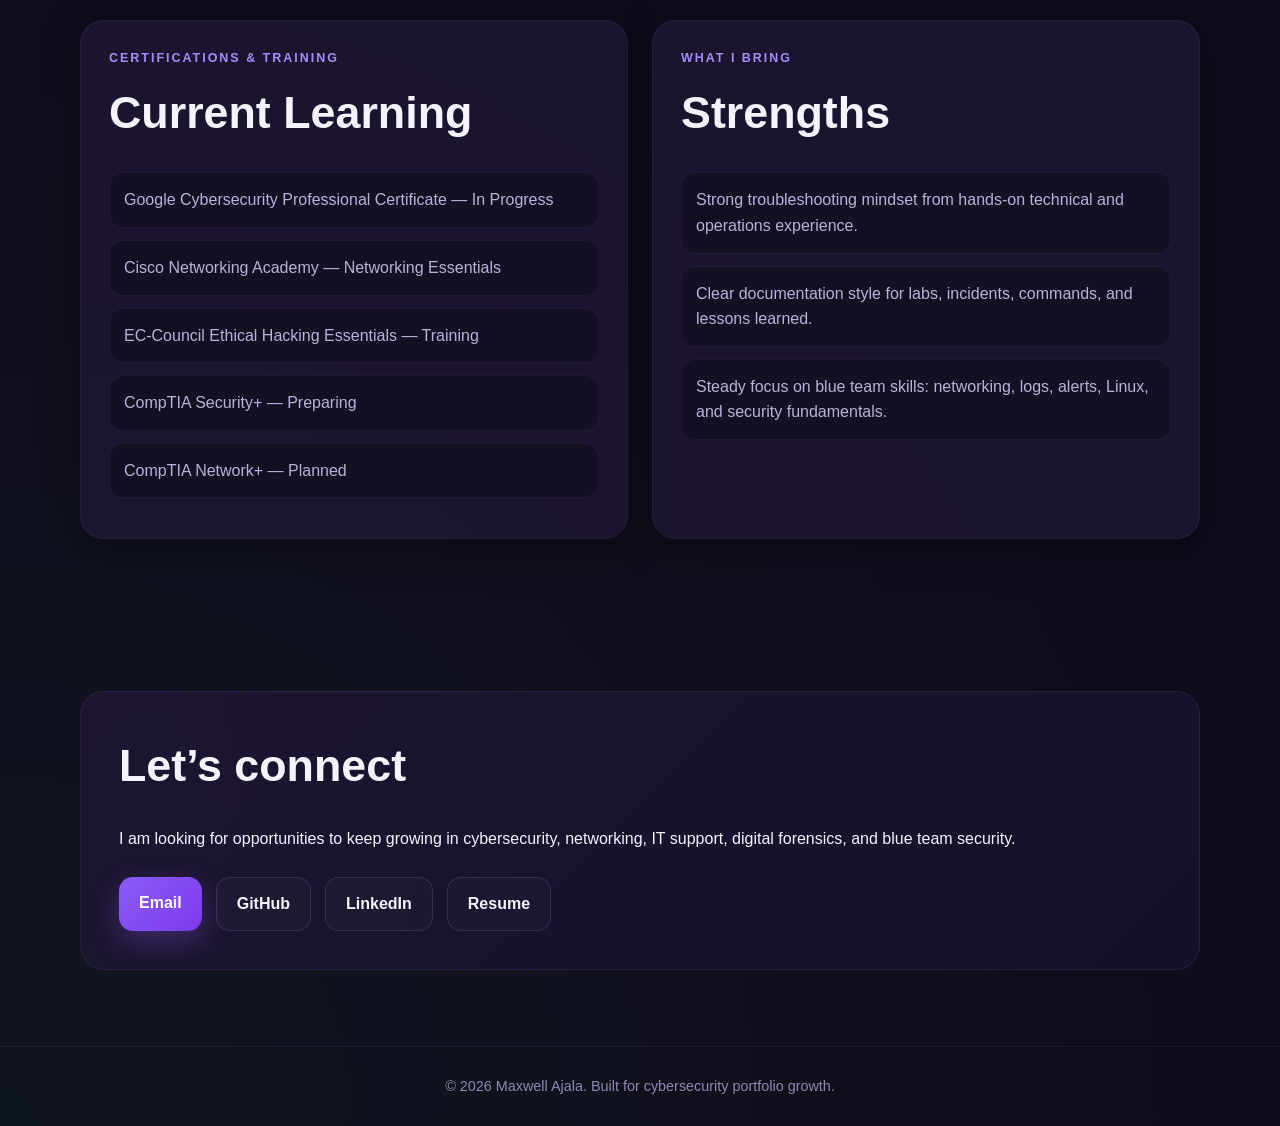
==== commit 5f62d425: "Add files via upload" ====
--- a/index.html
+++ b/index.html
@@ -82,24 +82,24 @@
               <span class="skill">PCI DSS</span>
               <span class="skill">GDPR</span>
             </div>
-            <a class="project-link" href="projects/botium-audit.html">View case study →</a>
-          </div>
-
-          <div class="card project-card">
-            <span class="tag">Cloud Security</span>
-            <h3>AWS S3 Bucket Security Lab</h3>
-            <p>
-              Hands-on lab focused on S3 bucket exposure, misconfiguration risks, permissions,
-              and secure cloud storage recommendations.
-            </p>
-            <div class="skills">
-              <span class="skill">AWS</span>
-              <span class="skill">Cloud Security</span>
-              <span class="skill">Risk Analysis</span>
-              <span class="skill">Documentation</span>
-            </div>
-            <a class="project-link" href="projects/aws-s3-security.html">View case study →</a>
-          </div>
+            <a class="project-link" href="projects/botium-audit.html">Open project →</a>
+          </div>
+
+        <div class="card project-card">
+          <span class="tag">Incident Response</span>
+          <h3>Denial-of-Service (DoS) Incident Response & NIST CSF Analysis</h3>
+          <p>
+            Incident response case study using the NIST Cybersecurity Framework to analyze
+    an ICMP flood denial-of-service attack and recommend stronger network defenses.
+          </p>
+          <div class="skills">
+            <span class="skill">NIST CSF</span>
+            <span class="skill">Incident Response</span>
+            <span class="skill">DoS Analysis</span>
+            <span class="skill">IDS/IPS</span>
+          </div>
+          <a class="project-link" href="projects/dos-incident-response.html">Open project →</a>
+</div>
 
           <div class="card project-card">
             <span class="tag">Incident Response</span>
@@ -114,7 +114,7 @@
               <span class="skill">Incident Response</span>
               <span class="skill">Packet Analysis</span>
             </div>
-            <a class="project-link" href="projects/network-attack-analysis.html">View case study →</a>
+            <a class="project-link" href="projects/network-attack-analysis.html">Open project →</a>
           </div>
 
           <div class="card project-card">
@@ -130,7 +130,7 @@
               <span class="skill">UDP</span>
               <span class="skill">Sockets</span>
             </div>
-            <a class="project-link" href="projects/networking-simulation.html">View case study →</a>
+            <a class="project-link" href="projects/networking-simulation.html">Open project →</a>
           </div>
 
           <div class="card project-card">
